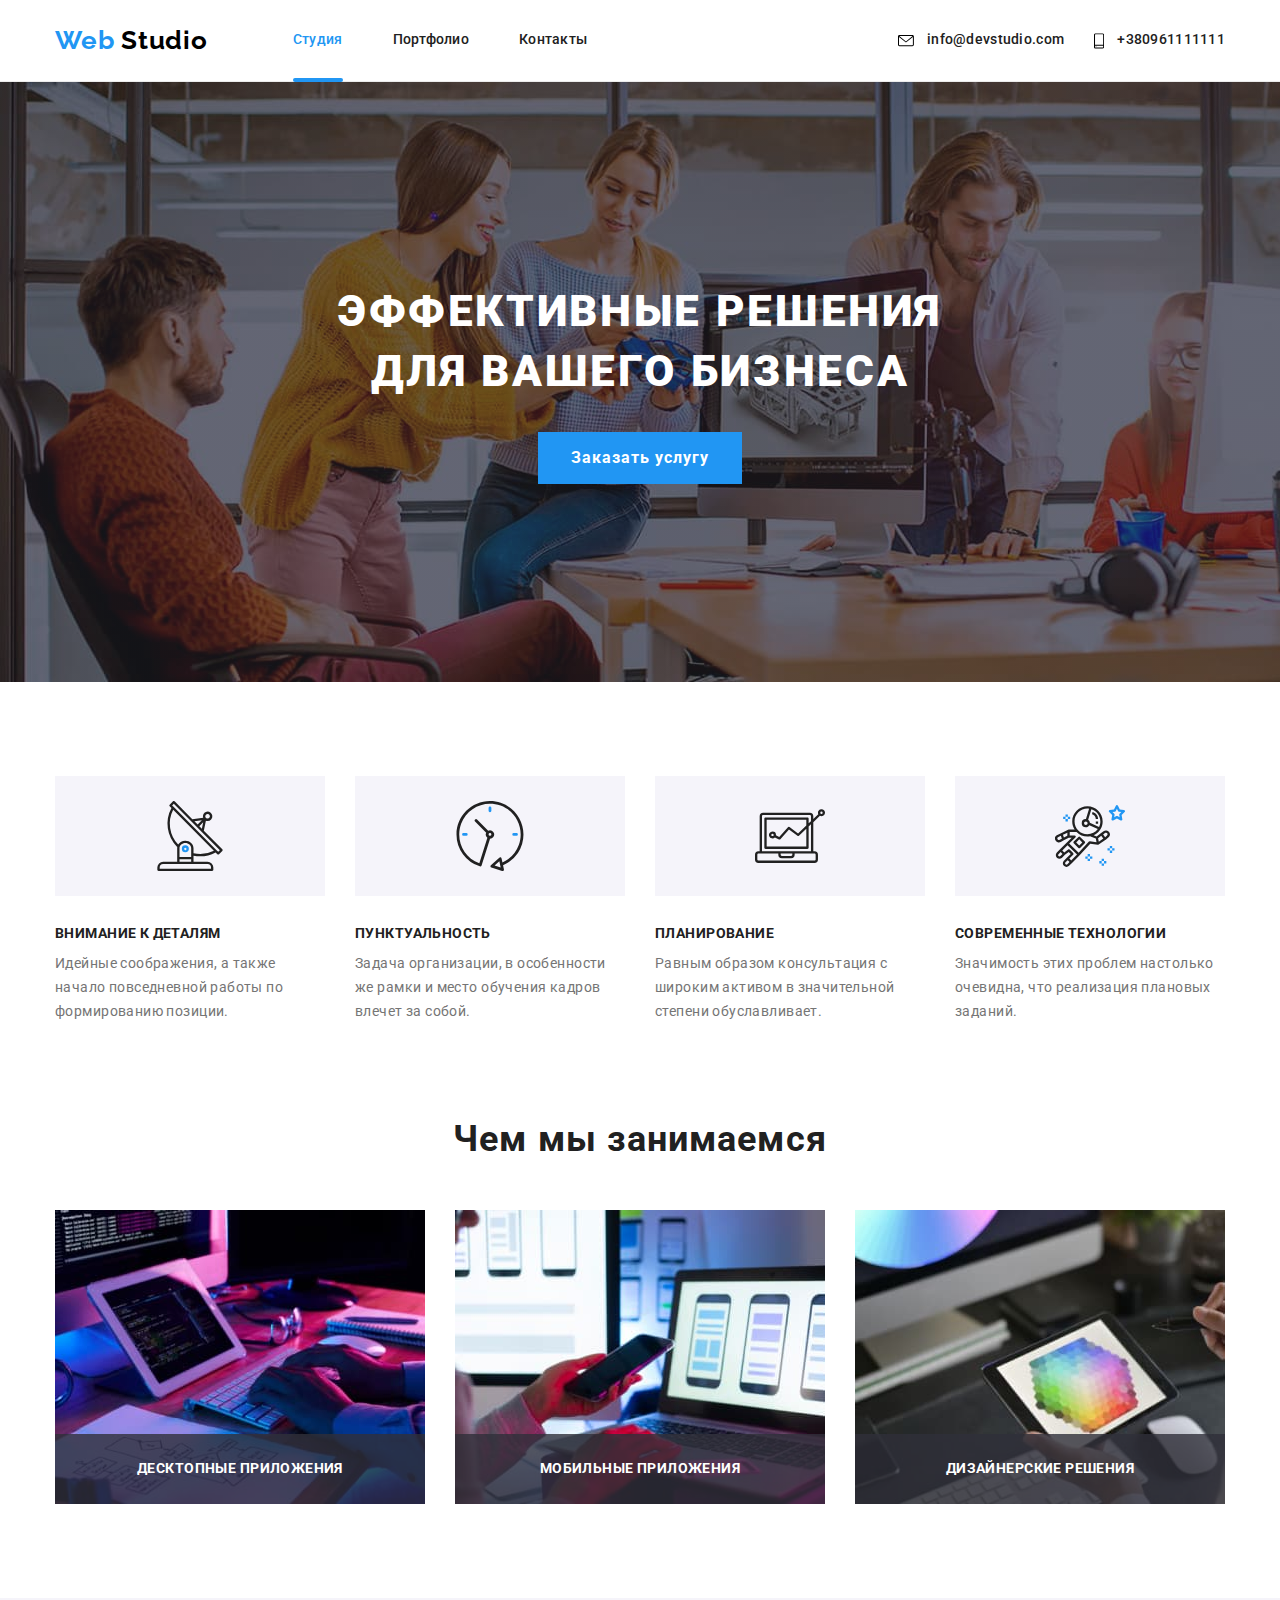
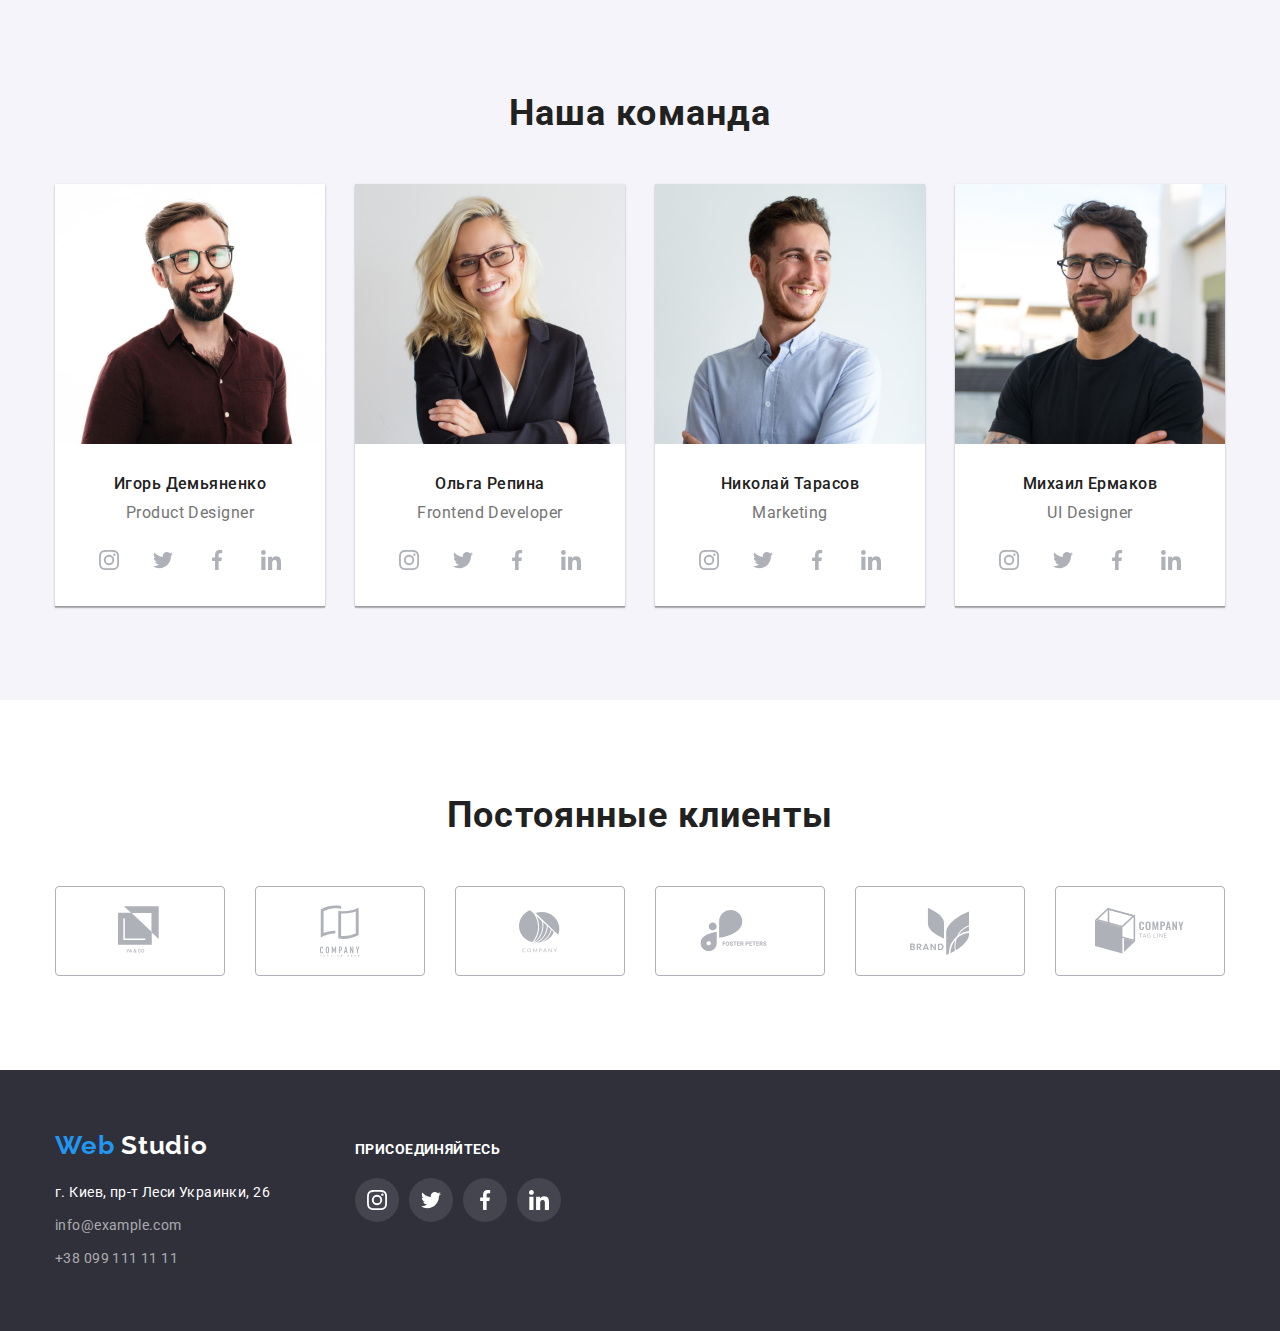
==== index.html @ 74e52bcf "Add previous files" ====
<!DOCTYPE html>
<html lang="ru">
	<head>
		<meta charset="UTF-8" />
		<meta name="viewport" content="width=device-width, initial-scale=1.0" />
		<title>Web Studio</title>
		<link
			href="https://fonts.googleapis.com/css2?family=Raleway:wght@700&family=Roboto:wght@400;500;700;900&display=swap"
			rel="stylesheet"
		/>
		<link
			rel="stylesheet"
			href="https://cdnjs.cloudflare.com/ajax/libs/modern-normalize/0.7.0/modern-normalize.min.css"
		/>

		<link rel="stylesheet" href="./css/styles.css" />
	</head>
	<body>
		<!-- шапка сайта -->
		<header>
			<div class="container flexbox">
				<nav class="navigation">
					<a href="./index.html" class="logo" lang="en">
						<span class="logo-specific">Web</span>
						Studio
					</a>

					<ul class="site-nav flexbox">
						<li class="site-nav-item"><a href="./index.html" class="link current">Студия</a></li>
						<li class="site-nav-item">
							<a href="./portfolio.html" class="link" target="_blank" rel="noopener">Портфолио</a>
						</li>
						<li class="site-nav-item"><a href="" class="link" target="_blank" rel="noopener">Контакты</a></li>
					</ul>
				</nav>

				<ul class="contacts flexbox">
					<li class="contacts-item">
						<a href="mailto:info@devstudio.com" class="link mail">
							<svg class="contacts-item-icon" width="16" height="12">
								<use href="./sprite.svg#icon-envelope"></use>
							</svg>
							info@devstudio.com
						</a>
					</li>

					<li class="contacts-item">
						<a href="tel:+380961111111" class="link phone">
							<svg class="contacts-item-icon" width="10" height="16">
								<use href="./sprite.svg#icon-phone"></use>
							</svg>
							+380961111111
						</a>
					</li>
				</ul>
			</div>
		</header>

		<main>
			<!-- герой -->
			<section class="hero">
				<div class="banner">
					<h1 class="hero-title">Эффективные решения<br />
						для вашего бизнеса</h1>
					<button class="button" data-modal-open>Заказать услугу</button>
				</div>
			</section>

			<!-- преимущества -->
			<section class="advantages">
				<div class="container">
					<h2 class="main-title visually-hidden">Наши преимущества</h2>

					<ul class="advantages-list flexbox">
						<li class="advantages-item first">
							<h3 class="secondary-title">Внимание к деталям</h3>
							<p>
								Идейные соображения, а также начало повседневной работы по формированию позиции.
							</p>
						</li>

						<li class="advantages-item second">
							<h3 class="secondary-title">Пунктуальность</h3>
							<p>
								Задача организации, в особенности же рамки и место обучения кадров влечет за собой.
							</p>
						</li>

						<li class="advantages-item third">
							<h3 class="secondary-title">Планирование</h3>
							<p>
								Равным образом консультация с широким активом в значительной степени обуславливает.
							</p>
						</li>

						<li class="advantages-item fourth">
							<h3 class="secondary-title">Современные технологии</h3>
							<p>
								Значимость этих проблем настолько очевидна, что реализация плановых заданий.
							</p>
						</li>
					</ul>
				</div>
			</section>

			<!-- чем мы занимаемся -->
			<section class="activities">
				<div class="container">
					<h2 class="main-title">Чем мы занимаемся</h2>

					<ul class="activities-list flexbox">
						<li class="activities-item">
							<a href="">
								<img src="./images/areas/desktop-apps.jpg" alt="Десктопные приложения" width="370" />
								<div class="activities-overlay">
									<h3 class="secondary-title">Десктопные приложения</h3>
								</div>
							</a>
						</li>

						<li class="activities-item">
							<a href="">
								<img src="./images/areas/mobile-apps.jpg" alt="Мобильные приложения" width="370" />
								<div class="activities-overlay">
									<h3 class="secondary-title">Мобильные приложения</h3>
								</div>
							</a>
						</li>

						<li class="activities-item">
							<a href="">
								<img src="./images/areas/design-decisions.jpg" alt="Дизайнерские решения" width="370" />
								<div class="activities-overlay">
									<h3 class="secondary-title">Дизайнерские решения</h3>
								</div>
							</a>
						</li>
					</ul>
				</div>
			</section>

			<!-- наша команда -->
			<section class="team">
				<div class="container">
					<h2 class="main-title">Наша команда</h2>

					<ul class="team-list flexbox">
						<li class="item">
							<img src="./images/team/ih-dem.jpg" alt="Фото Игоря Демьяненко" width="270" />

							<div class="team-member">
								<h3 class="secondary-title">Игорь Демьяненко</h3>
								<p>Product Designer</p>

								<div class="networks">
									<ul class="social-networks flexbox">
										<li class="social-networks-item">
											<a href="" aria-label="Ссылка на Instagram" class="social-networks-link">
												<svg class="social-icon"  width="20" height="20">
													<use href="./sprite.svg#icon-instagram"></use>
												</svg>
											</a>
										</li>

										<li class="social-networks-item">
											<a href="" aria-label="Ссылка на Twitter" class="social-networks-link">
												<svg class="social-icon"  width="20" height="20">
													<use href="./sprite.svg#icon-twitter"></use>
												</svg>
											</a>
										</li>

										<li class="social-networks-item">
											<a href="" aria-label="Ссылка на Facebook" class="social-networks-link">
												<svg class="social-icon"  width="20" height="20">
													<use href="./sprite.svg#icon-facebook"></use>
												</svg>
											</a>
										</li>

										<li class="social-networks-item">
											<a href="" aria-label="Ссылка на LinkedIn" class="social-networks-link">
												<svg class="social-icon"  width="20" height="20">
													<use href="./sprite.svg#icon-linkedin"></use>
												</svg>
											</a>
										</li>
									</ul>
								</div>
							</div>
						</li>

						<li class="item">
							<img src="./images/team/ol-rep.jpg" alt="Фото Ольги Репиной" width="270" />

							<div class="team-member">
								<h3 class="secondary-title">Ольга Репина</h3>
								<p>Frontend Developer</p>

								<div class="networks">
									<ul class="social-networks flexbox">
										<li class="social-networks-item">
											<a href="" aria-label="Ссылка на Instagram" class="social-networks-link">
												<svg class="social-icon"  width="20" height="20">
													<use href="./sprite.svg#icon-instagram"></use>
												</svg>
											</a>
										</li>

										<li class="social-networks-item">
											<a href="" aria-label="Ссылка на Twitter" class="social-networks-link">
												<svg class="social-icon"  width="20" height="20">
													<use href="./sprite.svg#icon-twitter"></use>
												</svg>
											</a>
										</li>

										<li class="social-networks-item">
											<a href="" aria-label="Ссылка на Facebook" class="social-networks-link">
												<svg class="social-icon"  width="20" height="20">
													<use href="./sprite.svg#icon-facebook"></use>
												</svg>
											</a>
										</li>

										<li class="social-networks-item">
											<a href="" aria-label="Ссылка на LinkedIn" class="social-networks-link">
												<svg class="social-icon"  width="20" height="20">
													<use href="./sprite.svg#icon-linkedin"></use>
												</svg>
											</a>
										</li>
									</ul>
								</div>
							</div>
						</li>

						<li class="item">
							<img src="./images/team/nik-tar.jpg" alt="Фото Николая Тарасова" width="270" />

							<div class="team-member">
								<h3 class="secondary-title">Николай Тарасов</h3>
								<p>Marketing</p>

								<div class="networks">
									<ul class="social-networks flexbox">
										<li class="social-networks-item">
											<a href="" aria-label="Ссылка на Instagram" class="social-networks-link">
												<svg class="social-icon"  width="20" height="20">
													<use href="./sprite.svg#icon-instagram"></use>
												</svg>
											</a>
										</li>

										<li class="social-networks-item">
											<a href="" aria-label="Ссылка на Twitter" class="social-networks-link">
												<svg class="social-icon"  width="20" height="20">
													<use href="./sprite.svg#icon-twitter"></use>
												</svg>
											</a>
										</li>

										<li class="social-networks-item">
											<a href="" aria-label="Ссылка на Facebook" class="social-networks-link">
												<svg class="social-icon"  width="20" height="20">
													<use href="./sprite.svg#icon-facebook"></use>
												</svg>
											</a>
										</li>

										<li class="social-networks-item">
											<a href="" aria-label="Ссылка на LinkedIn" class="social-networks-link">
												<svg class="social-icon"  width="20" height="20">
													<use href="./sprite.svg#icon-linkedin"></use>
												</svg>
											</a>
										</li>
									</ul>
								</div>
							</div>
						</li>

						<li class="item">
							<img src="./images/team/mikh-erm.jpg" alt="Фото Михаила Ермакова" width="270" />

							<div class="team-member">
								<h3 class="secondary-title">Михаил Ермаков</h3>
								<p>UI Designer</p>

								<div class="networks">
									<ul class="social-networks flexbox">
										<li class="social-networks-item">
											<a href="" aria-label="Ссылка на Instagram" class="social-networks-link">
												<svg class="social-icon"  width="20" height="20">
													<use href="./sprite.svg#icon-instagram"></use>
												</svg>
											</a>
										</li>

										<li class="social-networks-item">
											<a href="" aria-label="Ссылка на Twitter" class="social-networks-link">
												<svg class="social-icon"  width="20" height="20">
													<use href="./sprite.svg#icon-twitter"></use>
												</svg>
											</a>
										</li>

										<li class="social-networks-item">
											<a href="" aria-label="Ссылка на Facebook" class="social-networks-link">
												<svg class="social-icon"  width="20" height="20">
													<use href="./sprite.svg#icon-facebook"></use>
												</svg>
											</a>
										</li>

										<li class="social-networks-item">
											<a href="" aria-label="Ссылка на LinkedIn" class="social-networks-link">
												<svg class="social-icon"  width="20" height="20">
													<use href="./sprite.svg#icon-linkedin"></use>
												</svg>
											</a>
										</li>
									</ul>
								</div>
							</div>
						</li>
					</ul>
				</div>
			</section>

			<!-- постоянные клиенты -->
			<section class="clients">
				<div class="container">
					<h2 class="main-title">Постоянные клиенты</h2>

					<ul class="clients-list flexbox">
						<li class="clients-item">
							<a href="" aria-label="Логотип компании YA & CO" class="client-item-link">
								<svg class="client-logo"  width="45" height="50">
									<use href="./sprite.svg#icon-client1"></use>
								</svg>
							</a>
						</li>

						<li class="clients-item">
							<a href="" aria-label="Логотип компании COMPANY Tagline Here" class="client-item-link">
								<svg class="client-logo"  width="40" height="52">
									<use href="./sprite.svg#icon-client2"></use>
								</svg>
							</a>
						</li>

						<li class="clients-item">
							<a href="" aria-label="Логотип компании Company" class="client-item-link">
								<svg class="client-logo"  width="41" height="43">
									<use href="./sprite.svg#icon-client3"></use>
								</svg>
							</a>
						</li>

						<li class="clients-item">
							<a href="" aria-label="Логотип компании FOSTER PETERS" class="client-item-link">
								<svg class="client-logo"  width="80" height="42">
									<use href="./sprite.svg#icon-client4"></use>
								</svg>
							</a>
						</li>

						<li class="clients-item">
							<a href="" aria-label="Логотип компании BRAND" class="client-item-link">
								<svg class="client-logo"  width="59" height="47">
									<use href="./sprite.svg#icon-client5"></use>
								</svg>
							</a>
						</li>

						<li class="clients-item">
							<a href="" aria-label="Логотип компании COMPANY TAG LINE" class="client-item-link">
								<svg class="client-logo"  width="89" height="46">
									<use href="./sprite.svg#icon-client6"></use>
								</svg>
							</a>
						</li>
					</ul>
				</div>
			</section>
		</main>

		<!-- футер -->
		<footer>
			<div class="container flexbox">
				<div class="footer-nav">
					<a href="" class="logo">
						<span class="logo-specific">Web</span>
						<span class="logo-specific white">Studio</span>
					</a>

					<address class="address">
						г. Киев, пр-т Леси Украинки, 26<br />
						<span>info@example.com</span> <br />
						<span>+38 099 111 11 11</span>
					</address>
				</div>

				<div class="social-networks">
					<b>Присоединяйтесь</b>

					<div class="networks">
						<ul class="social-networks flexbox">
							<li class="social-networks-item">
								<a href="" aria-label="Ссылка на Instagram" class="social-networks-link">
									<svg class="social-icon"  width="20" height="20">
										<use href="./sprite.svg#icon-instagram"></use>
									</svg>
								</a>
							</li>

							<li class="social-networks-item">
								<a href="" aria-label="Ссылка на Twitter" class="social-networks-link">
									<svg class="social-icon"  width="20" height="20">
										<use href="./sprite.svg#icon-twitter"></use>
									</svg>
								</a>
							</li>

							<li class="social-networks-item">
								<a href="" aria-label="Ссылка на Facebook" class="social-networks-link">
									<svg class="social-icon"  width="20" height="20">
										<use href="./sprite.svg#icon-facebook"></use>
									</svg>
								</a>
							</li>

							<li class="social-networks-item">
								<a href="" aria-label="Ссылка на LinkedIn" class="social-networks-link">
									<svg class="social-icon"  width="20" height="20">
										<use href="./sprite.svg#icon-linkedin"></use>
									</svg>
								</a>
							</li>
						</ul>
					</div>
				</div>

				<!-- <div class="mailing">
					<b>Подпишитесь на рассылку</b>

					<button class="button">Подписаться</button>
				</div> -->
			</div>
		</footer>

		<div class="backdrop is-hidden" data-modal>

			<div class="modal">
				<button type="button" class="modal-icon" data-modal-close>
					<svg class="close-icon" width="11" height="11">
						<use href="./sprite.svg#icon-close-cross"></use>
					</svg>
				</button>
			</div>
		</div>

		<script src="./js/modal.js"></script>
	</body>
</html>
---- css/styles.css ----
:root {
	--primary-text-color: #757575;
	--secondary-text-color: #000000;
	--tretiary-text-color: #ffffff;
	--title-text-color: #212121;
	--accent-color: #2196f3;
	--primary-bg-color: #ffffff;
	--secondary-bg-color: #f5f4fa;
	--footer-bg-color: #2f303a;

	--portfolio-overlay: rgba(33, 150, 243, 0.9);
}

body {
	color: var(--primary-text-color);
	background-color: var(--primary-bg-color);
}

ul {
	margin: 0;
	padding: 0;
	list-style: none;
}

.container {
	width: 1200px;
	margin-right: auto;
	margin-left: auto;
	padding-right: 15px;
	padding-left: 15px;

	/* outline: 2px solid tomato; */
}

.flexbox {
	display: flex;
}

.visually-hidden {
	position: absolute !important;
	clip: rect(1px 1px 1px 1px);
	clip: rect(1px, 1px, 1px, 1px);
	padding: 0 !important;
	border: 0 !important;
	height: 1px !important;
	width: 1px !important;
	overflow: hidden;
}

img{
	display: block;
	max-width: 100%;
	height: auto;
}

/* General */

.logo-specific,
.site-nav .link:hover,
.site-nav .link:focus,
.site-nav .link.current,
.contacts .link:hover,
.contacts .link:focus,
.social-networks a:hover,
.social-networks a:focus,
.clients-list a:hover,
.clients-list a:focus {
	color: var(--accent-color);
}

.activities-list a,
.social-networks a,
.clients-list {
	text-decoration: none;
}


/* Navigation */
/* links in General */
/* logo-specific in General */

header{
	border-bottom: 1px solid #ECECEC;
}

.logo {
	color: #000000;

	font-family: Raleway, sans-serif;
	font-weight: 700;
	font-size: 26px;
	line-height: 1.19;
	letter-spacing: 0.03em;

	text-decoration: none;
}

.logo-specific.white{
	color: var(--tretiary-text-color);
}

.logo:hover,
.logo:focus{
	cursor: auto;
}

.site-nav,
.contacts {
	color: var(--title-text-color);

	font-family: Roboto, sans-serif;
	font-weight: 500;
	font-size: 14px;
	line-height: 1.14;
	letter-spacing: 0.02em;
}

.site-nav .link {
	transition: color 250ms cubic-bezier(0.4, 0, 0.2, 1);

	color: var(--title-text-color);

	text-decoration: none;
}

.contacts .link {
	transition: color 250ms cubic-bezier(0.4, 0, 0.2, 1);

	color: inherit;

	text-decoration: none;
}

.site-nav-item{
	position: relative;

	display: flex;
	justify-content: center;
	align-items: center;
	height: 100%;
}


.site-nav.flexbox{
	height: 100%;
}

.link.current::after {
	content: "";

	position: absolute;
	left: 0;
	bottom: 0;

	display: block;
	width: 100%;
	height: 4px;
	background-color: var(--accent-color);
	border-radius: 2px;

	transform: translate(0 , 25%);
}

.contacts-item-icon{
	vertical-align: middle;
	margin-right: 10px;
}

.contacts-item .link:hover .contacts-item-icon{
	fill: var(--accent-color);
}

/* Hero */

.hero {
	text-align: center;
}

.banner{
	background-color: var(--footer-bg-color);
	
	background-image: linear-gradient(rgba(47, 48, 58, 0.4), rgba(47, 48, 58, 0.4)) , url(../images/hero.jpg);

	background-repeat: no-repeat;
	max-width: 1600px;
	height: 600px;
	margin-left: auto;
	margin-right: auto;

	padding-top: 200px;
}

.hero-title {
	margin-top: 0;
	margin-bottom: 30px;

	/* temporary bg */
	/* background-color: #54b61b; */

	color: var(--tretiary-text-color);

	font-family: Roboto, sans-serif;
	font-weight: 900;
	font-size: 44px;
	line-height: 1.36;
	letter-spacing: 0.06em;
	text-transform: uppercase;
}

.button {
	display: inline-flex;
	padding: 10px 32px;
	min-width: 200px;
	border: 1px solid transparent;

	align-items: center;

	color: var(--tretiary-text-color);
	background-color: var(--accent-color);

	text-decoration: none;

	font-family: Roboto, sans-serif;
	font-weight: 700;
	font-size: 16px;
	line-height: 1.87;
	letter-spacing: 0.06em;
}

.button:hover,
.button:focus,
.button:active{
	outline: none;
}

/* Advantages */

.advantages-list .secondary-title {
	color: var(--title-text-color);

	font-family: Roboto, sans-serif;
	font-weight: 700;
	font-size: 14px;
	line-height: 1.14;
	letter-spacing: 0.03em;
	text-transform: uppercase;
}

.advantages-list p {
	font-family: Roboto, sans-serif;
	font-weight: 400;
	font-size: 14px;
	line-height: 1.71;
	letter-spacing: 0.03em;
}

/* Activities */
/* links in General */

.activities .main-title,
.team .main-title,
.clients .main-title {
	color: var(--title-text-color);

	font-family: Roboto, sans-serif;
	font-weight: 700;
	font-size: 36px;
	line-height: 1.17;
	letter-spacing: 0.03em;
}

.activities-overlay{
	position: absolute;

	padding-top: 27px;
	padding-bottom: 27px;

	left: 0;
	bottom: 0;

	width: 100%;
	height: 70px;

	background-color: rgba(47, 48, 58, 0.8);
}

.activities-list .secondary-title {
	margin: 0;
	
	color: var(--tretiary-text-color);

	font-family: Roboto, sans-serif;
	font-weight: 700;
	font-size: 14px;
	line-height: 1.14;
	letter-spacing: 0.03em;
	text-transform: uppercase;

	text-decoration: none;
}

/* Team */
/* main-title in Activities */
/* social-networks in Activities */
/* links in General */

.team-list .secondary-title {
	color: var(--title-text-color);

	font-family: Roboto, sans-serif;
	font-weight: 500;
	font-size: 16px;
	line-height: 1.19;
	letter-spacing: 0.03em;
}

.team-list p {
	font-family: Roboto, sans-serif;
	font-weight: 400;
	font-size: 16px;
	line-height: 1.19;
	letter-spacing: 0.03em;
}

section.team {
	background-color: var(--secondary-bg-color);
}

.team-list .team-member{
	border-radius: 0px 0px 4px 4px;
}

.team-list > .item{
	box-shadow: 0px 1px 3px rgba(0, 0, 0, 0.12), 0px 1px 1px rgba(0, 0, 0, 0.14), 0px 2px 1px rgba(0, 0, 0, 0.2);
}

.social-networks-link{
	transition: color 250ms cubic-bezier(0.4, 0, 0.2, 1);

	display: inline-flex;
	justify-content: center;
	align-items: center;

	width: 44px;
	height: 44px;
	border-radius: 50%;
}

.social-networks-link:hover,
.social-networks-link:focus{
	background-color: var(--accent-color);
}

.social-icon{
	fill: #AFB1B8;
}

.social-networks-link:hover .social-icon,
.social-networks-link:focus .social-icon{
	fill: var(--primary-bg-color);
}

/* Clients */
/* main-title in Activities */
/* links in General */
.clients-item > a {
	text-decoration: none;
}

/* Footer */
/* links in General */

.address {
	margin-top: 20px;

	/* temporary bg */
	/* background-color: #54b61b; */

	color: var(--tretiary-text-color);

	font-family: Roboto, sans-serif;
	font-style: normal;
	font-weight: 400;
	font-size: 14px;
	line-height: 1.71;
	letter-spacing: 0.03em;
}

.address span {
	display: inline-block;
	margin-top: 9px;
	color: rgba(255, 255, 255, 0.6);
}

.social-networks b,
.mailing b {
	/* temporary bg */
	/* background-color: #54b61b; */

	color: var(--tretiary-text-color);

	font-family: Roboto, sans-serif;
	font-weight: 700;
	font-size: 14px;
	line-height: 1.14;
	letter-spacing: 0.03em;
	text-transform: uppercase;
}

footer {
	background-color: var(--footer-bg-color);
}

footer > .container {
	padding-top: 60px;
	padding-bottom: 60px;
}

footer .social-networks-link{
	display: inline-flex;
	justify-content: center;
	align-items: center;

	width: 44px;
	height: 44px;
	border-radius: 50%;
	background-color: rgba(255, 255, 255, 0.1);
}

footer .social-networks-link:hover,
footer .social-networks-link:focus{
	background-color: var(--accent-color);
}

footer .social-icon{
	fill: var(--tretiary-text-color);
}


/* Portfolio */

.button-list button {
	transition: color 250ms cubic-bezier(0.4, 0, 0.2, 1);

	padding: 6px 22px;
	border: 1px solid transparent;
	border-radius: 4px;

	background-color: #f5f4fa;

	color: var(--title-text-color);

	font-family: Roboto, sans-serif;
	font-weight: 500;
	font-size: 16px;
	line-height: 1.62;
	letter-spacing: 0.03em;
}

.button-list button:hover,
.button-list button:focus,
.button-list button:active {
	background-color: var(--accent-color);

	color: var(--tretiary-text-color);

	cursor: pointer;
	outline: none;
}

.projects-list a {
	text-decoration: none;
}

.projects-list .title {
	color: var(--title-text-color);

	font-family: Roboto, sans-serif;
	font-weight: 700;
	font-size: 18px;
	line-height: 2;
	letter-spacing: 0.06em;
}

.project-type {
	color: var(--primary-text-color);

	font-family: Roboto, sans-serif;
	font-weight: 400;
	font-size: 16px;
	line-height: 1.87;
	letter-spacing: 0.03em;
}

.projects-list .description {
	margin: 0;

	color: var(--tretiary-text-color);

	font-family: Roboto, sans-serif;
	font-weight: 400;
	font-size: 18px;
	line-height: 1.56;
	letter-spacing: 0.03em;
}

/* MAin positioning */

.navigation {
	display: flex;
	align-items: center;
}

.logo {
	padding-top: 25px;
	padding-right: 85px;
	padding-bottom: 25px;
}

.site-nav-item:not(:last-child) {
	margin-right: 50px;
}

.contacts.flexbox {
	margin-left: auto;
	align-items: center;
}

.contacts-item:first-child {
	margin-right: 30px;
}

.main-title {
	margin-top: 0;
	margin-bottom: 0;
	text-align: center;
}

.secondary-title {
	margin-top: 30px;
	margin-bottom: 0;
}

.advantages > .container {
	padding-top: 94px;
}

.advantages-item {
	width: calc((100% - 30px * 3) / 4);
}

.advantages-item:not(:last-child) {
	margin-right: 30px;
}

.advantages-item::before{
	content: "";
	display: block;
	background-color: var(--secondary-bg-color);
	
	height: 120px;

	background-repeat: no-repeat;
	background-position: center;
}

.advantages-item.first::before{
	background-image: url(../images/advantages/antenna.svg);
}

.advantages-item.second::before{
	background-image: url(../images/advantages/vector.svg);
}

.advantages-item.third::before{
	background-image: url(../images/advantages/graphic.svg);
}

.advantages-item.fourth::before{
	background-image: url(../images/advantages/astronaut.svg);
}
	

.activities > .container,
.team > .container,
.clients > .container,
section.container {
	padding-top: 94px;
	padding-bottom: 94px;
}

.activities-list,
.team-list,
.clients-list {
	margin-top: 50px;
}

.activities-item {
	position: relative;

	width: calc((100% - 30px * 2) / 3);
	text-align: center;
}

.activities-item:not(:last-child) {
	margin-right: 30px;
}

.advantages-list p,
.team-list p,
.clients-list p {
	margin-top: 10px;
	margin-bottom: 0;
}

.team-list.flexbox {
	flex-wrap: wrap;
}

.team-list .item {
	width: calc((100% - 30px * 3) / 4);
}

.team-list .item:not(:nth-child(4n)) {
	margin-right: 30px;
}

.team-list .item:not(:nth-child(-n + 4)) {
	margin-top: 30px;
}

.team-member {
	padding-top: 30px;
	padding-right: 32px;
	padding-bottom: 24px;
	padding-left: 32px;
	background-color: var(--primary-bg-color);
}

.team .secondary-title {
	margin: 0;
}

.team-list h3,
.team-list p {
	text-align: center;
}

.team div.networks {
	margin-top: 16px;
}

.social-networks-item:not(:last-child) {
	margin-right: 10px;
}

.social-networks {
	flex-wrap: no-wrap;
}

.clients-item {
	width: calc((100% - 5 * 30px) / 6);
	text-align: center;
	height: 90px;
}

.clients-item:not(:last-child) {
	margin-right: 30px;
}

.client-item-link{
	transition: color 250ms cubic-bezier(0.4, 0, 0.2, 1);

	display: inline-flex;
	justify-content: center;
	align-items: center;

	width: 170px;
	height: 90px;

	border: 1px solid #AFB1B8;
	border-radius: 4px;
}

.client-logo{
	fill: #AFB1B8;
}

.client-item-link:hover,
.client-item-link:focus{
	border: 1px solid var(--accent-color);
}

.client-item-link:hover .client-logo,
.client-item-link:focus .client-logo{
	fill: var(--accent-color);
}

footer div.networks {
	margin-top: 20px;
}

.footer-nav,
footer .social-networks {
	width: calc((100% - 3 * 30px) / 4);
}

.footer-nav {
	margin-right: 30px;
}

.mailing {
	width: calc((100% - 30px) / 2);
	margin-left: auto;
}

.mailing .button::after{
	content: "";
	width: 24px;
	height: 24px;

	background-repeat: no-repeat;
	background-position: center;

	background-image: url(../images/telegram.svg);

	margin-left: 10px;
}

footer .container.flexbox {
	align-items: baseline;
}

/* Temporarily styles */
.social-networks-item {
	font-size: x-small;
}

/* Portfolio positioining */

.button-list {
	justify-content: center;
}

.button-item:not(:last-child) {
	margin-right: 8px;
}

.projects-list {
	flex-wrap: wrap;
	margin-top: 50px;
}

.project-item {
	width: calc((100% - 2 * 30px) / 3);
	/* border: 1px solid #EEEEEE; */
}

.project-item:hover,
.project-item:focus{
	box-shadow: 0px 1px 1px rgba(0, 0, 0, 0.12), 0px 4px 4px rgba(0, 0, 0, 0.06), 1px 4px 6px rgba(0, 0, 0, 0.16);

	cursor: pointer;
}

.projects-list .project-item:not(:nth-child(3n)) {
	margin-right: 30px;
}

.projects-list .project-item:not(:nth-child(-n + 3)) {
	margin-top: 30px;
}

.project-card {
	padding-top: 20px;
	padding-right: 24px;
	padding-bottom: 20px;
	padding-left: 24px;

	
	border: 1px solid #EEEEEE;
	border-top: none;
}

.project-card .title,
.project-card .project-type {
	margin: 0;
}

.project-card .project-type {
	margin-top: 4px;
}

.project-thumb{
	position: relative;
	overflow: hidden;
}

.project-overlay{
	position: absolute;

	top: 0;
	left: 0;

	width: 100%;
	height: 100%;

	padding-top: 63px;
	padding-right: 24px;
	padding-bottom: 63px;
	padding-left: 24px;

	background-color: var(--portfolio-overlay);

	transform: translateY(100%);
	transition: transform 250ms cubic-bezier(0.4, 0, 0.2, 1);
}

.project-item:hover .project-overlay,
.project-item:focus .project-overlay{

	transform: translateY(0);
}

.backdrop{
	position: fixed;
	top: 0;
	right: 0;
	width: 100%;
	height: 100%;

	background-color: rgba(0, 0, 0, 0.2);

	opacity: 1;
	transform: opacity 250ms cubic-bezier(0.4, 0, 0.2, 1);
}

.backdrop.is-hidden{
	opacity: 0;
	pointer-events: none;
}

.backdrop.is-hidden .modal{
	opacity: 0;
	transform: translate(-50%, -50%) scale(0.8);
}

.modal{
	position: absolute;
	top: 50%;
	left: 50%;
	transform: translate(-50%, -50%) scale(1);
	opacity: 1;

	transition: transform 250ms cubic-bezier(0.4, 0, 0.2, 1), opacity 250ms cubic-bezier(0.4, 0, 0.2, 1);

	width: 100%;
	max-width: 528px;
	height: 581px;

	background-color: var(--primary-bg-color);
	box-shadow: 0px 1px 3px rgba(0, 0, 0, 0.12), 0px 1px 1px rgba(0, 0, 0, 0.14), 0px 2px 1px rgba(0, 0, 0, 0.2);
	border-radius: 4px;
}

.modal-icon{
	position: absolute;
	top: 8px;
	right: 8px;

	width: 30px;
	height: 30px;
	border-radius: 50%;
	background-color: var(--primary-bg-color);
	border: 1px solid rgba(0, 0, 0, 0.1);
}

.modal-icon:hover,
.modal-icon:focus,
.modal-icon:active{
	cursor: pointer;
	outline: none;
}

.close-icon{
	position: absolute;
	top: 50%;
	right: 50%;
	transform: translate(50%, -50%);
	transition: fill 250ms cubic-bezier(0.4, 0, 0.2, 1);
}

.modal-icon:hover .close-icon,
.modal-icon:focus .close-icon{
	fill: var(--accent-color);
}
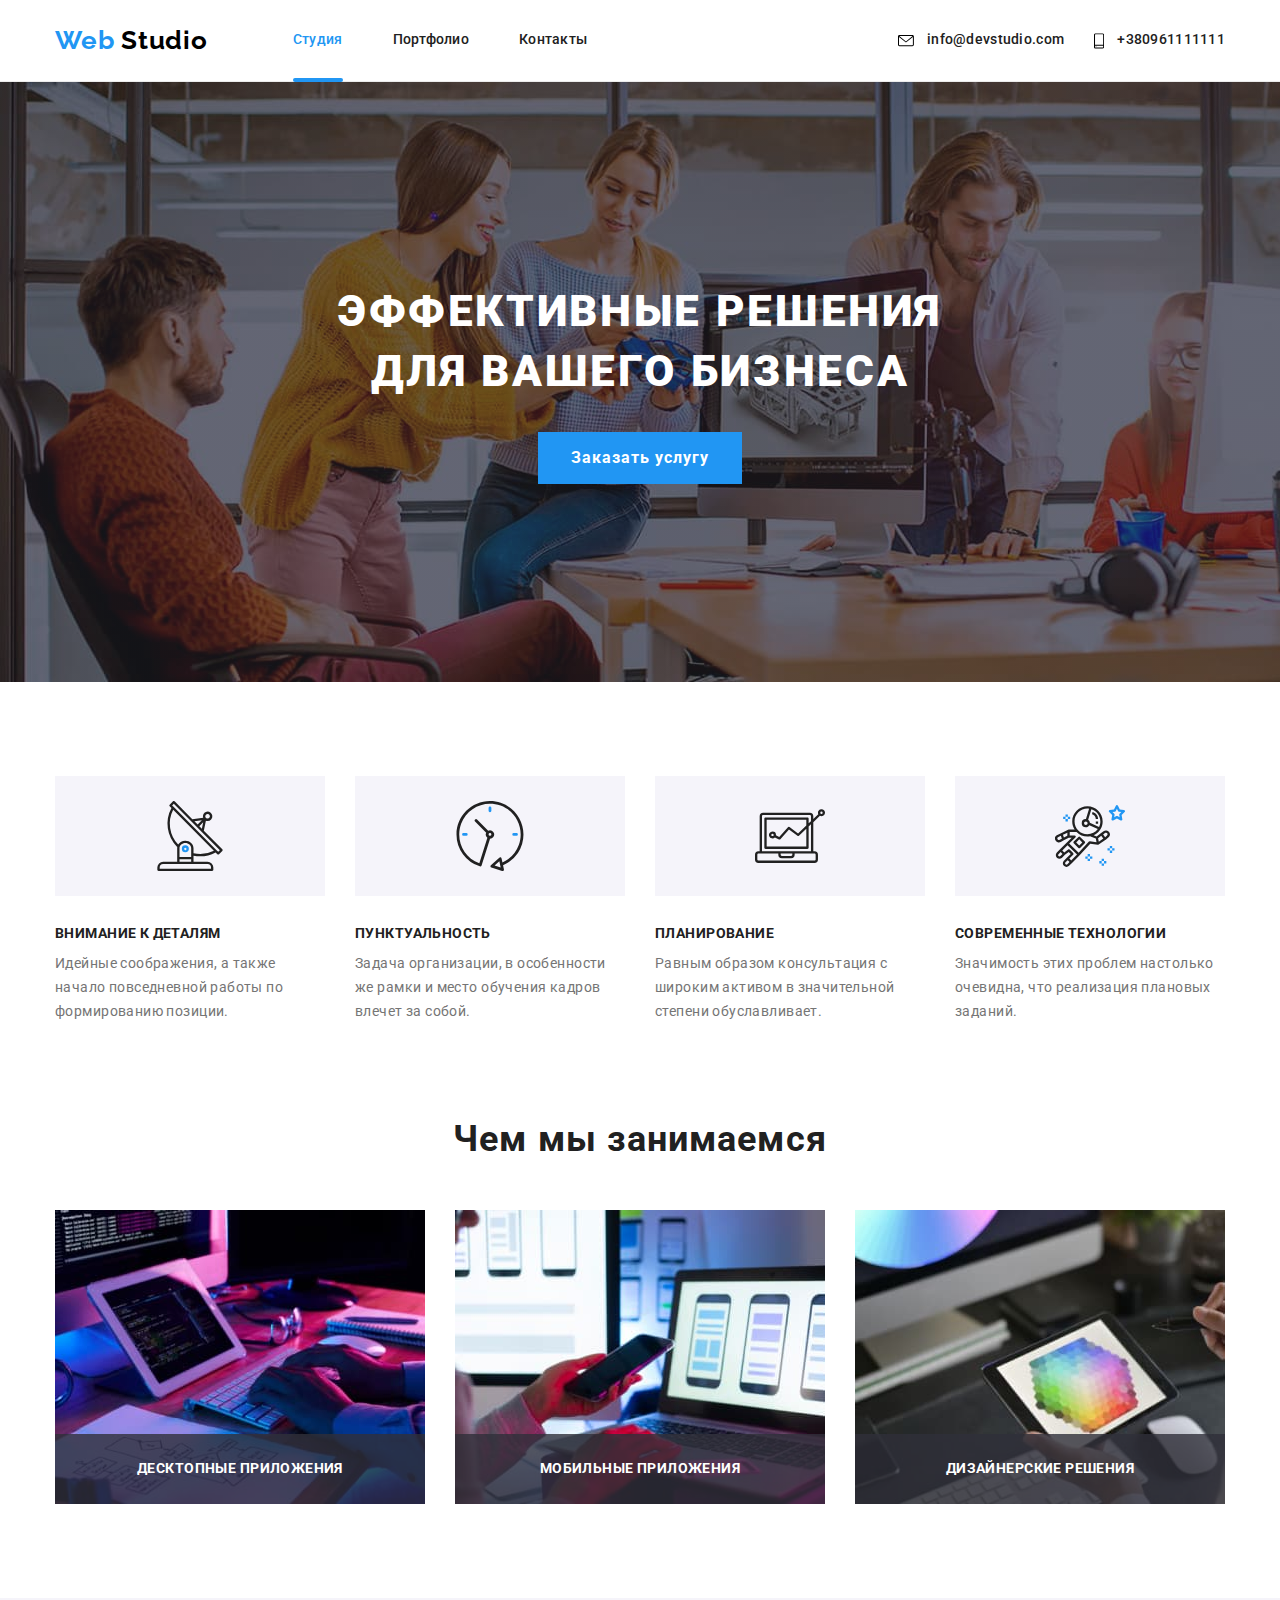
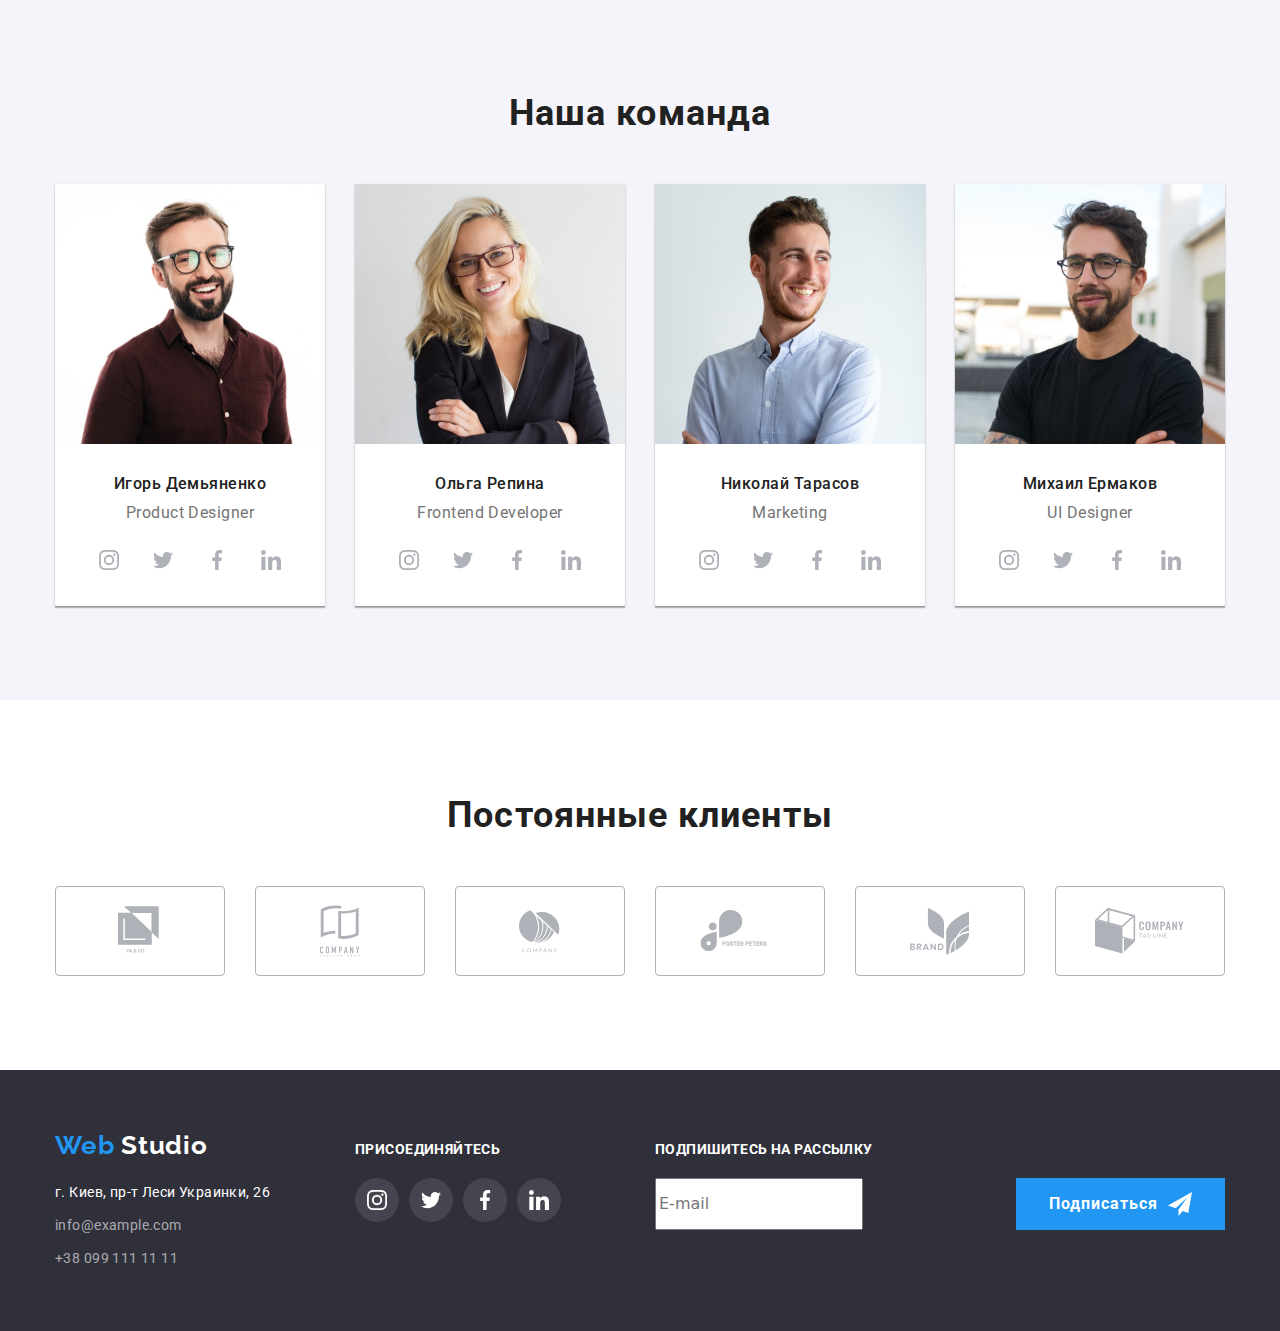
==== commit ef0fe6ce: "Add footer button" ====
--- a/index.html
+++ b/index.html
@@ -442,11 +442,15 @@
 					</div>
 				</div>
 
-				<!-- <div class="mailing">
+				<div class="mailing">
 					<b>Подпишитесь на рассылку</b>
 
-					<button class="button">Подписаться</button>
-				</div> -->
+					<div class="subscribe-form">
+						<input type="email" name="mail" id="" placeholder="E-mail">
+
+						<button href="" class="button">Подписаться</button>
+					</div>
+				</div>
 			</div>
 		</footer>
 
--- a/css/styles.css
+++ b/css/styles.css
@@ -9,7 +9,10 @@
 	--footer-bg-color: #2f303a;
 
 	--portfolio-overlay: rgba(33, 150, 243, 0.9);
-}
+
+	--transition-duration: 250ms;
+}
+
 
 body {
 	color: var(--primary-text-color);
@@ -52,6 +55,7 @@
 	max-width: 100%;
 	height: auto;
 }
+
 
 /* General */
 
@@ -74,16 +78,37 @@
 	text-decoration: none;
 }
 
+.main-title {
+	margin-top: 0;
+	margin-bottom: 0;
+	text-align: center;
+}
+
+.secondary-title {
+	margin-top: 30px;
+	margin-bottom: 0;
+}
+
+.activities > .container,
+.team > .container,
+.clients > .container,
+section.container {
+	padding-top: 94px;
+	padding-bottom: 94px;
+}
+
 
 /* Navigation */
-/* links in General */
-/* logo-specific in General */
 
 header{
 	border-bottom: 1px solid #ECECEC;
 }
 
 .logo {
+	padding-top: 25px;
+	padding-right: 85px;
+	padding-bottom: 25px;
+
 	color: #000000;
 
 	font-family: Raleway, sans-serif;
@@ -115,8 +140,17 @@
 	letter-spacing: 0.02em;
 }
 
+.contacts.flexbox {
+	margin-left: auto;
+	align-items: center;
+}
+
+.contacts-item:first-child {
+	margin-right: 30px;
+}
+
 .site-nav .link {
-	transition: color 250ms cubic-bezier(0.4, 0, 0.2, 1);
+	transition: color var(--transition-duration) cubic-bezier(0.4, 0, 0.2, 1);
 
 	color: var(--title-text-color);
 
@@ -124,7 +158,7 @@
 }
 
 .contacts .link {
-	transition: color 250ms cubic-bezier(0.4, 0, 0.2, 1);
+	transition: color var(--transition-duration) cubic-bezier(0.4, 0, 0.2, 1);
 
 	color: inherit;
 
@@ -138,6 +172,10 @@
 	justify-content: center;
 	align-items: center;
 	height: 100%;
+}
+
+.site-nav-item:not(:last-child) {
+	margin-right: 50px;
 }
 
 
@@ -170,6 +208,12 @@
 	fill: var(--accent-color);
 }
 
+.navigation {
+	display: flex;
+	align-items: center;
+}
+
+
 /* Hero */
 
 .hero {
@@ -194,9 +238,6 @@
 	margin-top: 0;
 	margin-bottom: 30px;
 
-	/* temporary bg */
-	/* background-color: #54b61b; */
-
 	color: var(--tretiary-text-color);
 
 	font-family: Roboto, sans-serif;
@@ -227,11 +268,6 @@
 	letter-spacing: 0.06em;
 }
 
-.button:hover,
-.button:focus,
-.button:active{
-	outline: none;
-}
 
 /* Advantages */
 
@@ -247,298 +283,14 @@
 }
 
 .advantages-list p {
+	margin-top: 10px;
+	margin-bottom: 0;
+
 	font-family: Roboto, sans-serif;
 	font-weight: 400;
 	font-size: 14px;
 	line-height: 1.71;
 	letter-spacing: 0.03em;
-}
-
-/* Activities */
-/* links in General */
-
-.activities .main-title,
-.team .main-title,
-.clients .main-title {
-	color: var(--title-text-color);
-
-	font-family: Roboto, sans-serif;
-	font-weight: 700;
-	font-size: 36px;
-	line-height: 1.17;
-	letter-spacing: 0.03em;
-}
-
-.activities-overlay{
-	position: absolute;
-
-	padding-top: 27px;
-	padding-bottom: 27px;
-
-	left: 0;
-	bottom: 0;
-
-	width: 100%;
-	height: 70px;
-
-	background-color: rgba(47, 48, 58, 0.8);
-}
-
-.activities-list .secondary-title {
-	margin: 0;
-	
-	color: var(--tretiary-text-color);
-
-	font-family: Roboto, sans-serif;
-	font-weight: 700;
-	font-size: 14px;
-	line-height: 1.14;
-	letter-spacing: 0.03em;
-	text-transform: uppercase;
-
-	text-decoration: none;
-}
-
-/* Team */
-/* main-title in Activities */
-/* social-networks in Activities */
-/* links in General */
-
-.team-list .secondary-title {
-	color: var(--title-text-color);
-
-	font-family: Roboto, sans-serif;
-	font-weight: 500;
-	font-size: 16px;
-	line-height: 1.19;
-	letter-spacing: 0.03em;
-}
-
-.team-list p {
-	font-family: Roboto, sans-serif;
-	font-weight: 400;
-	font-size: 16px;
-	line-height: 1.19;
-	letter-spacing: 0.03em;
-}
-
-section.team {
-	background-color: var(--secondary-bg-color);
-}
-
-.team-list .team-member{
-	border-radius: 0px 0px 4px 4px;
-}
-
-.team-list > .item{
-	box-shadow: 0px 1px 3px rgba(0, 0, 0, 0.12), 0px 1px 1px rgba(0, 0, 0, 0.14), 0px 2px 1px rgba(0, 0, 0, 0.2);
-}
-
-.social-networks-link{
-	transition: color 250ms cubic-bezier(0.4, 0, 0.2, 1);
-
-	display: inline-flex;
-	justify-content: center;
-	align-items: center;
-
-	width: 44px;
-	height: 44px;
-	border-radius: 50%;
-}
-
-.social-networks-link:hover,
-.social-networks-link:focus{
-	background-color: var(--accent-color);
-}
-
-.social-icon{
-	fill: #AFB1B8;
-}
-
-.social-networks-link:hover .social-icon,
-.social-networks-link:focus .social-icon{
-	fill: var(--primary-bg-color);
-}
-
-/* Clients */
-/* main-title in Activities */
-/* links in General */
-.clients-item > a {
-	text-decoration: none;
-}
-
-/* Footer */
-/* links in General */
-
-.address {
-	margin-top: 20px;
-
-	/* temporary bg */
-	/* background-color: #54b61b; */
-
-	color: var(--tretiary-text-color);
-
-	font-family: Roboto, sans-serif;
-	font-style: normal;
-	font-weight: 400;
-	font-size: 14px;
-	line-height: 1.71;
-	letter-spacing: 0.03em;
-}
-
-.address span {
-	display: inline-block;
-	margin-top: 9px;
-	color: rgba(255, 255, 255, 0.6);
-}
-
-.social-networks b,
-.mailing b {
-	/* temporary bg */
-	/* background-color: #54b61b; */
-
-	color: var(--tretiary-text-color);
-
-	font-family: Roboto, sans-serif;
-	font-weight: 700;
-	font-size: 14px;
-	line-height: 1.14;
-	letter-spacing: 0.03em;
-	text-transform: uppercase;
-}
-
-footer {
-	background-color: var(--footer-bg-color);
-}
-
-footer > .container {
-	padding-top: 60px;
-	padding-bottom: 60px;
-}
-
-footer .social-networks-link{
-	display: inline-flex;
-	justify-content: center;
-	align-items: center;
-
-	width: 44px;
-	height: 44px;
-	border-radius: 50%;
-	background-color: rgba(255, 255, 255, 0.1);
-}
-
-footer .social-networks-link:hover,
-footer .social-networks-link:focus{
-	background-color: var(--accent-color);
-}
-
-footer .social-icon{
-	fill: var(--tretiary-text-color);
-}
-
-
-/* Portfolio */
-
-.button-list button {
-	transition: color 250ms cubic-bezier(0.4, 0, 0.2, 1);
-
-	padding: 6px 22px;
-	border: 1px solid transparent;
-	border-radius: 4px;
-
-	background-color: #f5f4fa;
-
-	color: var(--title-text-color);
-
-	font-family: Roboto, sans-serif;
-	font-weight: 500;
-	font-size: 16px;
-	line-height: 1.62;
-	letter-spacing: 0.03em;
-}
-
-.button-list button:hover,
-.button-list button:focus,
-.button-list button:active {
-	background-color: var(--accent-color);
-
-	color: var(--tretiary-text-color);
-
-	cursor: pointer;
-	outline: none;
-}
-
-.projects-list a {
-	text-decoration: none;
-}
-
-.projects-list .title {
-	color: var(--title-text-color);
-
-	font-family: Roboto, sans-serif;
-	font-weight: 700;
-	font-size: 18px;
-	line-height: 2;
-	letter-spacing: 0.06em;
-}
-
-.project-type {
-	color: var(--primary-text-color);
-
-	font-family: Roboto, sans-serif;
-	font-weight: 400;
-	font-size: 16px;
-	line-height: 1.87;
-	letter-spacing: 0.03em;
-}
-
-.projects-list .description {
-	margin: 0;
-
-	color: var(--tretiary-text-color);
-
-	font-family: Roboto, sans-serif;
-	font-weight: 400;
-	font-size: 18px;
-	line-height: 1.56;
-	letter-spacing: 0.03em;
-}
-
-/* MAin positioning */
-
-.navigation {
-	display: flex;
-	align-items: center;
-}
-
-.logo {
-	padding-top: 25px;
-	padding-right: 85px;
-	padding-bottom: 25px;
-}
-
-.site-nav-item:not(:last-child) {
-	margin-right: 50px;
-}
-
-.contacts.flexbox {
-	margin-left: auto;
-	align-items: center;
-}
-
-.contacts-item:first-child {
-	margin-right: 30px;
-}
-
-.main-title {
-	margin-top: 0;
-	margin-bottom: 0;
-	text-align: center;
-}
-
-.secondary-title {
-	margin-top: 30px;
-	margin-bottom: 0;
 }
 
 .advantages > .container {
@@ -579,14 +331,20 @@
 .advantages-item.fourth::before{
 	background-image: url(../images/advantages/astronaut.svg);
 }
-	
-
-.activities > .container,
-.team > .container,
-.clients > .container,
-section.container {
-	padding-top: 94px;
-	padding-bottom: 94px;
+
+
+/* Activities */
+
+.activities .main-title,
+.team .main-title,
+.clients .main-title {
+	color: var(--title-text-color);
+
+	font-family: Roboto, sans-serif;
+	font-weight: 700;
+	font-size: 36px;
+	line-height: 1.17;
+	letter-spacing: 0.03em;
 }
 
 .activities-list,
@@ -606,11 +364,66 @@
 	margin-right: 30px;
 }
 
-.advantages-list p,
-.team-list p,
-.clients-list p {
+.activities-overlay{
+	position: absolute;
+
+	padding-top: 27px;
+	padding-bottom: 27px;
+
+	left: 0;
+	bottom: 0;
+
+	width: 100%;
+	height: 70px;
+
+	background-color: rgba(47, 48, 58, 0.8);
+}
+
+.activities-list .secondary-title {
+	margin: 0;
+	
+	color: var(--tretiary-text-color);
+
+	font-family: Roboto, sans-serif;
+	font-weight: 700;
+	font-size: 14px;
+	line-height: 1.14;
+	letter-spacing: 0.03em;
+	text-transform: uppercase;
+
+	text-decoration: none;
+}
+
+
+/* Team */
+
+section.team {
+	background-color: var(--secondary-bg-color);
+}
+
+.team div.networks {
+	margin-top: 16px;
+}
+
+.team-list .secondary-title {
+	color: var(--title-text-color);
+
+	font-family: Roboto, sans-serif;
+	font-weight: 500;
+	font-size: 16px;
+	line-height: 1.19;
+	letter-spacing: 0.03em;
+}
+
+.team-list p {
 	margin-top: 10px;
 	margin-bottom: 0;
+
+	font-family: Roboto, sans-serif;
+	font-weight: 400;
+	font-size: 16px;
+	line-height: 1.19;
+	letter-spacing: 0.03em;
 }
 
 .team-list.flexbox {
@@ -634,7 +447,9 @@
 	padding-right: 32px;
 	padding-bottom: 24px;
 	padding-left: 32px;
+
 	background-color: var(--primary-bg-color);
+	border-radius: 0px 0px 4px 4px;
 }
 
 .team .secondary-title {
@@ -646,8 +461,38 @@
 	text-align: center;
 }
 
-.team div.networks {
-	margin-top: 16px;
+.team-list > .item{
+	box-shadow: 0px 1px 3px rgba(0, 0, 0, 0.12), 0px 1px 1px rgba(0, 0, 0, 0.14), 0px 2px 1px rgba(0, 0, 0, 0.2);
+}
+
+.social-networks-link{
+	transition: background-color var(--transition-duration) cubic-bezier(0.4, 0, 0.2, 1);
+
+	display: inline-flex;
+	justify-content: center;
+	align-items: center;
+
+	width: 44px;
+	height: 44px;
+	border-radius: 50%;
+}
+
+.social-networks-link:hover,
+.social-networks-link:focus{
+	background-color: var(--accent-color);
+}
+
+.social-icon{
+	fill: #AFB1B8;
+}
+
+.social-networks-link:hover .social-icon,
+.social-networks-link:focus .social-icon{
+	fill: var(--primary-bg-color);
+}
+
+.social-networks-item {
+	font-size: x-small;
 }
 
 .social-networks-item:not(:last-child) {
@@ -656,6 +501,13 @@
 
 .social-networks {
 	flex-wrap: no-wrap;
+}
+
+
+/* Clients */
+
+.clients-item > a {
+	text-decoration: none;
 }
 
 .clients-item {
@@ -669,8 +521,6 @@
 }
 
 .client-item-link{
-	transition: color 250ms cubic-bezier(0.4, 0, 0.2, 1);
-
 	display: inline-flex;
 	justify-content: center;
 	align-items: center;
@@ -684,6 +534,8 @@
 
 .client-logo{
 	fill: #AFB1B8;
+
+	transition: border var(--transition-duration) cubic-bezier(0.4, 0, 0.2, 1), fill var(--transition-duration) cubic-bezier(0.4, 0, 0.2, 1);
 }
 
 .client-item-link:hover,
@@ -696,8 +548,24 @@
 	fill: var(--accent-color);
 }
 
+
+/* Footer */
+
+footer {
+	background-color: var(--footer-bg-color);
+}
+
+footer > .container {
+	padding-top: 60px;
+	padding-bottom: 60px;
+}
+
 footer div.networks {
 	margin-top: 20px;
+}
+
+footer .container.flexbox {
+	align-items: baseline;
 }
 
 .footer-nav,
@@ -707,6 +575,67 @@
 
 .footer-nav {
 	margin-right: 30px;
+}
+
+.address {
+	margin-top: 20px;
+
+	color: var(--tretiary-text-color);
+
+	font-family: Roboto, sans-serif;
+	font-style: normal;
+	font-weight: 400;
+	font-size: 14px;
+	line-height: 1.71;
+	letter-spacing: 0.03em;
+}
+
+.address span {
+	display: inline-block;
+	margin-top: 9px;
+	color: rgba(255, 255, 255, 0.6);
+}
+
+.social-networks b,
+.mailing b {
+	color: var(--tretiary-text-color);
+
+	font-family: Roboto, sans-serif;
+	font-weight: 700;
+	font-size: 14px;
+	line-height: 1.14;
+	letter-spacing: 0.03em;
+	text-transform: uppercase;
+}
+
+.mailing b{
+	display: inline-block;
+	margin-bottom: 20px;
+}
+
+footer .social-networks-link{
+	display: inline-flex;
+	justify-content: center;
+	align-items: center;
+
+	width: 44px;
+	height: 44px;
+	border-radius: 50%;
+	background-color: rgba(255, 255, 255, 0.1);
+}
+
+footer .social-networks-link:hover,
+footer .social-networks-link:focus{
+	background-color: var(--accent-color);
+}
+
+footer .social-icon{
+	fill: var(--tretiary-text-color);
+}
+
+.subscribe-form{
+	display: flex;
+	justify-content: space-between;
 }
 
 .mailing {
@@ -722,21 +651,81 @@
 	background-repeat: no-repeat;
 	background-position: center;
 
-	background-image: url(../images/telegram.svg);
+	background-image: url(../images/mail-icon.svg);
 
 	margin-left: 10px;
 }
 
-footer .container.flexbox {
-	align-items: baseline;
-}
-
-/* Temporarily styles */
-.social-networks-item {
-	font-size: x-small;
-}
-
-/* Portfolio positioining */
+
+
+
+
+
+/* Portfolio */
+
+.button-list button {
+	transition: color var(--transition-duration) cubic-bezier(0.4, 0, 0.2, 1);
+
+	padding: 6px 22px;
+	border: 1px solid transparent;
+	border-radius: 4px;
+
+	background-color: #f5f4fa;
+
+	color: var(--title-text-color);
+
+	font-family: Roboto, sans-serif;
+	font-weight: 500;
+	font-size: 16px;
+	line-height: 1.62;
+	letter-spacing: 0.03em;
+}
+
+.button-list button:hover,
+.button-list button:focus,
+.button-list button:active {
+	background-color: var(--accent-color);
+
+	color: var(--tretiary-text-color);
+
+	cursor: pointer;
+}
+
+.projects-list a {
+	text-decoration: none;
+}
+
+.projects-list .title {
+	color: var(--title-text-color);
+
+	font-family: Roboto, sans-serif;
+	font-weight: 700;
+	font-size: 18px;
+	line-height: 2;
+	letter-spacing: 0.06em;
+}
+
+.project-type {
+	color: var(--primary-text-color);
+
+	font-family: Roboto, sans-serif;
+	font-weight: 400;
+	font-size: 16px;
+	line-height: 1.87;
+	letter-spacing: 0.03em;
+}
+
+.projects-list .description {
+	margin: 0;
+
+	color: var(--tretiary-text-color);
+
+	font-family: Roboto, sans-serif;
+	font-weight: 400;
+	font-size: 18px;
+	line-height: 1.56;
+	letter-spacing: 0.03em;
+}
 
 .button-list {
 	justify-content: center;
@@ -753,7 +742,6 @@
 
 .project-item {
 	width: calc((100% - 2 * 30px) / 3);
-	/* border: 1px solid #EEEEEE; */
 }
 
 .project-item:hover,
@@ -813,7 +801,7 @@
 	background-color: var(--portfolio-overlay);
 
 	transform: translateY(100%);
-	transition: transform 250ms cubic-bezier(0.4, 0, 0.2, 1);
+	transition: transform var(--transition-duration) cubic-bezier(0.4, 0, 0.2, 1);
 }
 
 .project-item:hover .project-overlay,
@@ -821,6 +809,9 @@
 
 	transform: translateY(0);
 }
+
+
+/* Modal */
 
 .backdrop{
 	position: fixed;
@@ -832,7 +823,7 @@
 	background-color: rgba(0, 0, 0, 0.2);
 
 	opacity: 1;
-	transform: opacity 250ms cubic-bezier(0.4, 0, 0.2, 1);
+	transform: opacity var(--transition-duration) cubic-bezier(0.4, 0, 0.2, 1);
 }
 
 .backdrop.is-hidden{
@@ -852,7 +843,7 @@
 	transform: translate(-50%, -50%) scale(1);
 	opacity: 1;
 
-	transition: transform 250ms cubic-bezier(0.4, 0, 0.2, 1), opacity 250ms cubic-bezier(0.4, 0, 0.2, 1);
+	transition: transform var(--transition-duration) cubic-bezier(0.4, 0, 0.2, 1), opacity var(--transition-duration) cubic-bezier(0.4, 0, 0.2, 1);
 
 	width: 100%;
 	max-width: 528px;
@@ -879,7 +870,6 @@
 .modal-icon:focus,
 .modal-icon:active{
 	cursor: pointer;
-	outline: none;
 }
 
 .close-icon{
@@ -887,7 +877,7 @@
 	top: 50%;
 	right: 50%;
 	transform: translate(50%, -50%);
-	transition: fill 250ms cubic-bezier(0.4, 0, 0.2, 1);
+	transition: fill var(--transition-duration) cubic-bezier(0.4, 0, 0.2, 1);
 }
 
 .modal-icon:hover .close-icon,
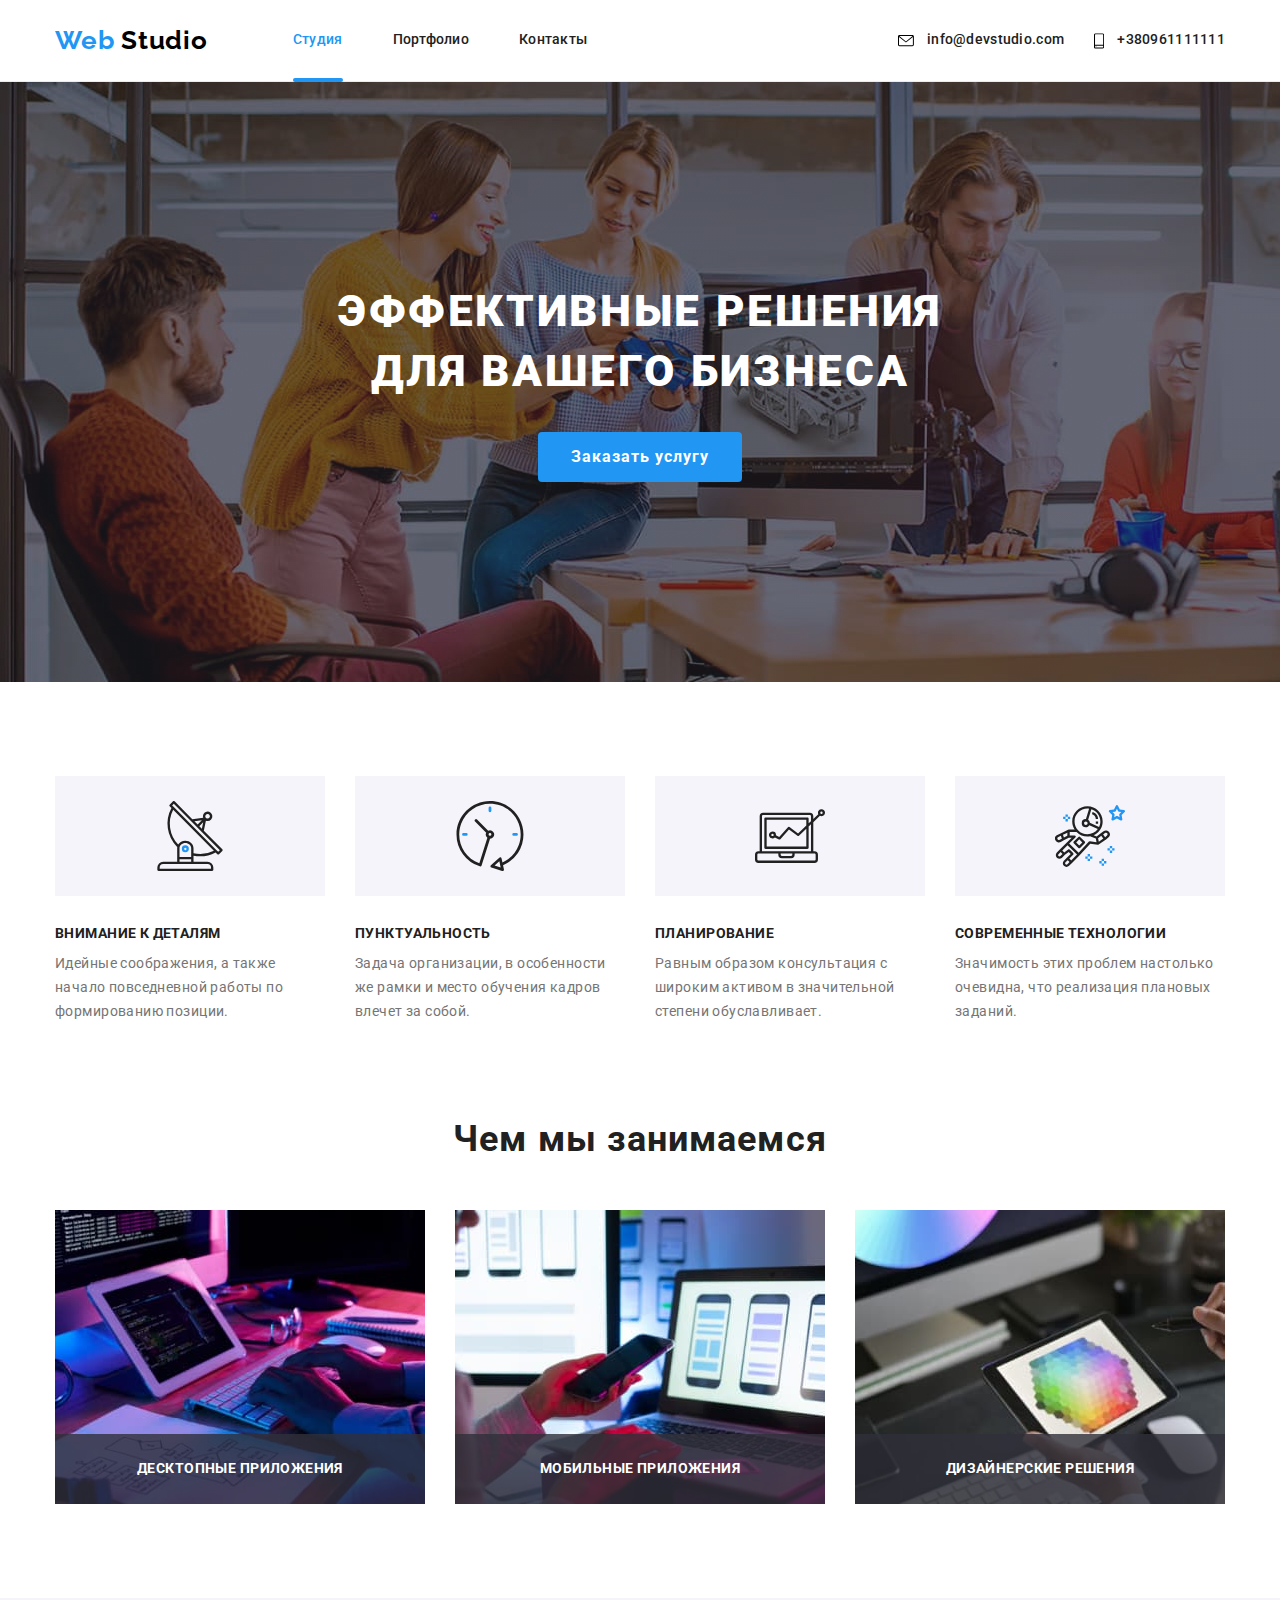
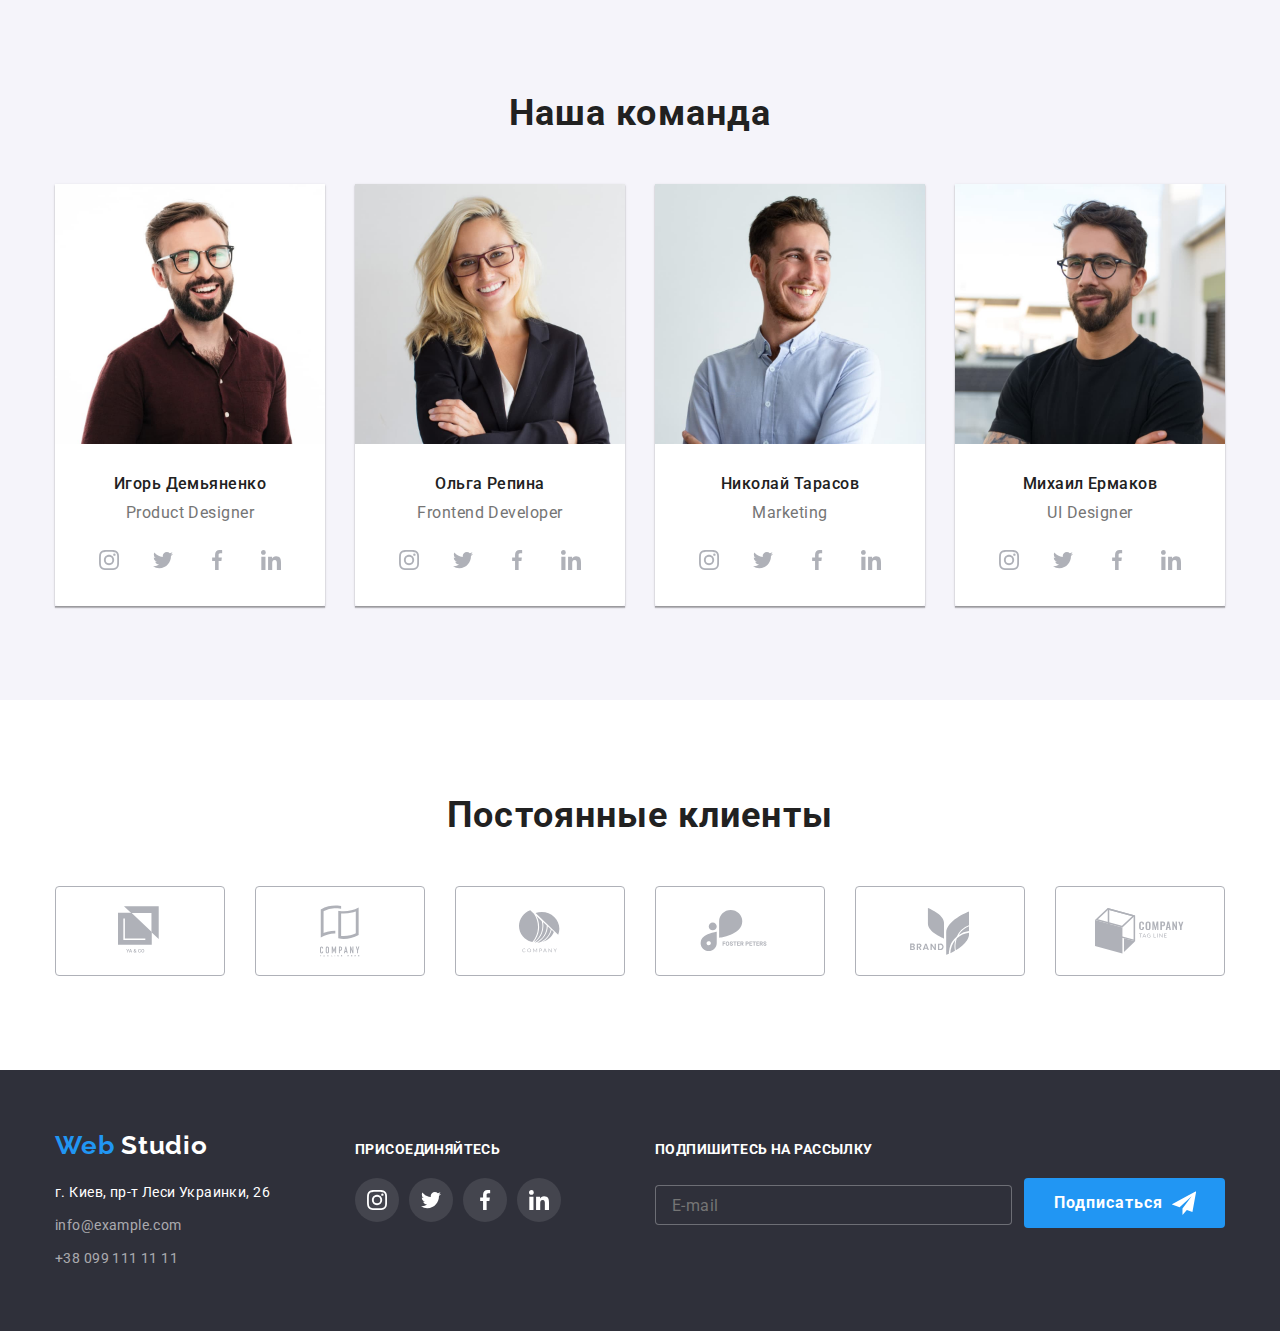
==== commit bc69ff96: "Add modal content" ====
--- a/index.html
+++ b/index.html
@@ -445,11 +445,11 @@
 				<div class="mailing">
 					<b>Подпишитесь на рассылку</b>
 
-					<div class="subscribe-form">
-						<input type="email" name="mail" id="" placeholder="E-mail">
-
-						<button href="" class="button">Подписаться</button>
-					</div>
+					<form class="footer-form">
+						<input type="email" name="mail" id="" placeholder="E-mail" class="form-input">
+
+						<button type="submit" href="" class="button">Подписаться</button>
+					</form>
 				</div>
 			</div>
 		</footer>
@@ -462,6 +462,56 @@
 						<use href="./sprite.svg#icon-close-cross"></use>
 					</svg>
 				</button>
+
+				<h2 class="modal-title">Оставьте свои данные, мы вам перезвоним</h2>
+
+				<form class="modal-form">
+					<label class="form-label">Имя</label>
+						<div class="form-field">
+								
+							<input type="text" name="Имя" placeholder=" " class="form-input">
+
+							<svg class="form-icon" width="18" height="18">
+								<use href="./sprite.svg#icon-form-name"></use>
+							</svg>
+						</div>
+					</label>
+
+					<label class="form-label">Телефон</label>
+						<div class="form-field">
+								
+							<input type="tel" name="Телефон" placeholder=" " class="form-input">
+
+							<svg class="form-icon" width="18" height="18">
+								<use href="./sprite.svg#icon-form-phone"></use>
+							</svg>
+						</div>
+					</label>
+
+					<label class="form-label">Почта</label>
+						<div class="form-field">
+								
+							<input type="email" name="Почта" placeholder=" " class="form-input">
+
+							<svg class="form-icon" width="18" height="18">
+								<use href="./sprite.svg#icon-form-mail"></use>
+							</svg>
+						</div>
+					</label>
+
+					<label class="form-label">Комментарий
+						<textarea name="comment" rows="5" placeholder="Введите текст" class="form-comment"></textarea>
+					</label>
+
+					<label class="form-checkbox">
+						<input type="checkbox" name="checkbox" value=" " placeholder=" " class="form-checkbox">
+						<span class="agreement">
+							Соглашаюсь с рассылкой и принимаю <a href="" class="conditionals">Условия договора</a> 
+						</span>
+					</label>
+
+					<button type="submit" class="button form-button">Отправить</button>
+				</form>
 			</div>
 		</div>
 
--- a/css/styles.css
+++ b/css/styles.css
@@ -252,7 +252,9 @@
 	display: inline-flex;
 	padding: 10px 32px;
 	min-width: 200px;
+	max-height: 50px;
 	border: 1px solid transparent;
+	border-radius: 4px;
 
 	align-items: center;
 
@@ -633,20 +635,34 @@
 	fill: var(--tretiary-text-color);
 }
 
-.subscribe-form{
+.footer-form{
 	display: flex;
 	justify-content: space-between;
+	align-items: center;
 }
 
 .mailing {
 	width: calc((100% - 30px) / 2);
 	margin-left: auto;
 }
+
+.mailing .button {
+	/* padding: 10px 28px; */
+	padding-top: 10px;
+	padding-right: 28px;
+	padding-bottom: 10px;
+	padding-left: 29px;
+	/* min-width: 200px; */
+	align-items: center;
+	justify-content: start;
+}
+
 
 .mailing .button::after{
 	content: "";
 	width: 24px;
 	height: 24px;
+	background-size: contain;
 
 	background-repeat: no-repeat;
 	background-position: center;
@@ -656,7 +672,29 @@
 	margin-left: 10px;
 }
 
-
+.mailing .form-input{
+	width: 358px;
+	height: 50px;
+
+	margin-right: 12px;
+
+	padding-top: 15px;
+	padding-right: 16px;
+	padding-bottom: 15px;
+	padding-left: 16px;
+
+	background-color: var(--footer-bg-color);
+	border-radius: 4px;
+	border: 1px solid rgba(255, 255, 255, 0.3);
+
+	font-family: Roboto, sans-serif;
+	font-weight: 400;
+	font-size: 16px;
+	line-height: 1.25;
+	letter-spacing: 0.03em;
+
+	color: rgba(255, 255, 255, 0.6);
+}
 
 
 
@@ -845,6 +883,8 @@
 
 	transition: transform var(--transition-duration) cubic-bezier(0.4, 0, 0.2, 1), opacity var(--transition-duration) cubic-bezier(0.4, 0, 0.2, 1);
 
+	padding: 40px;
+
 	width: 100%;
 	max-width: 528px;
 	height: 581px;
@@ -884,3 +924,126 @@
 .modal-icon:focus .close-icon{
 	fill: var(--accent-color);
 }
+
+.modal-title{
+	margin: 0;
+	margin-bottom: 12px;
+
+	color: var(--title-text-color);
+	font-family: Roboto, sans-serif;
+	font-weight: 700;
+	font-size: 20px;
+	line-height: 1.15;
+	text-align: center;
+	letter-spacing: 0.03em;
+}
+
+.form-field{
+	position: relative;
+	display: block;
+}
+
+.form-field:not(:last-child){
+	margin-bottom: 10px;
+}
+
+.form-label{
+	display: block;
+	justify-content: center;
+
+	color: var(--primary-text-color);
+
+	font-family: Roboto;
+	font-weight: 400;
+	font-size: 12px;
+	line-height: 1.17;
+
+	letter-spacing: 0.01em;
+}
+
+.form-input{
+	width: 100%;
+
+	max-height: 40px;
+	margin: 0;
+	margin-top: 4px;
+	padding: 12px;
+	padding-left: 42px;
+
+	border-radius: 4px;
+	border: 1px solid rgba(33, 33, 33, 0.2);
+}
+
+.form-icon{
+	position: absolute;
+	display: inline-block;
+	
+	bottom: 50%;
+	left: 12px;
+
+	transform: translateY(50%);
+}
+
+.form-comment{
+	resize: none;
+
+	margin-top: 4px;
+	margin-bottom: 20px;
+
+	padding-top: 12px;
+	padding-right: 16px;
+	padding-bottom: 12px;
+	padding-left: 16px;
+
+	width: 100%;
+	min-height: 120px;
+
+	border-radius: 4px;
+	border: 1px solid rgba(33, 33, 33, 0.2);
+}
+
+.form-comment::placeholder{
+	color: rgba(117, 117, 117, 0.5);
+
+	font-family: Roboto, sans-serif;
+	font-weight: 400;
+	font-size: 12px;
+	line-height: 1.17;
+	letter-spacing: 0.01em;
+}
+
+.form-checkbox{
+	display: flex;
+	justify-content: center;
+	align-items: center;
+}
+
+.agreement{
+	margin: 0;
+	margin-left: 9px;
+
+	color: var(--primary-text-color);
+
+	font-family: Roboto, sans-serif;
+	font-weight: 400;
+	font-size: 14px;
+	line-height: 1.71;
+	letter-spacing: 0.03em;
+	text-align: center;
+}
+
+.conditionals{
+	color: var(--accent-color);
+}
+
+.button.form-button{
+	display: block;
+
+	margin-right: auto;
+	margin-left: auto;
+	margin-top: 30px;
+	margin-bottom: 0;
+
+	padding-right: 55px;
+	padding-left: 55px;
+}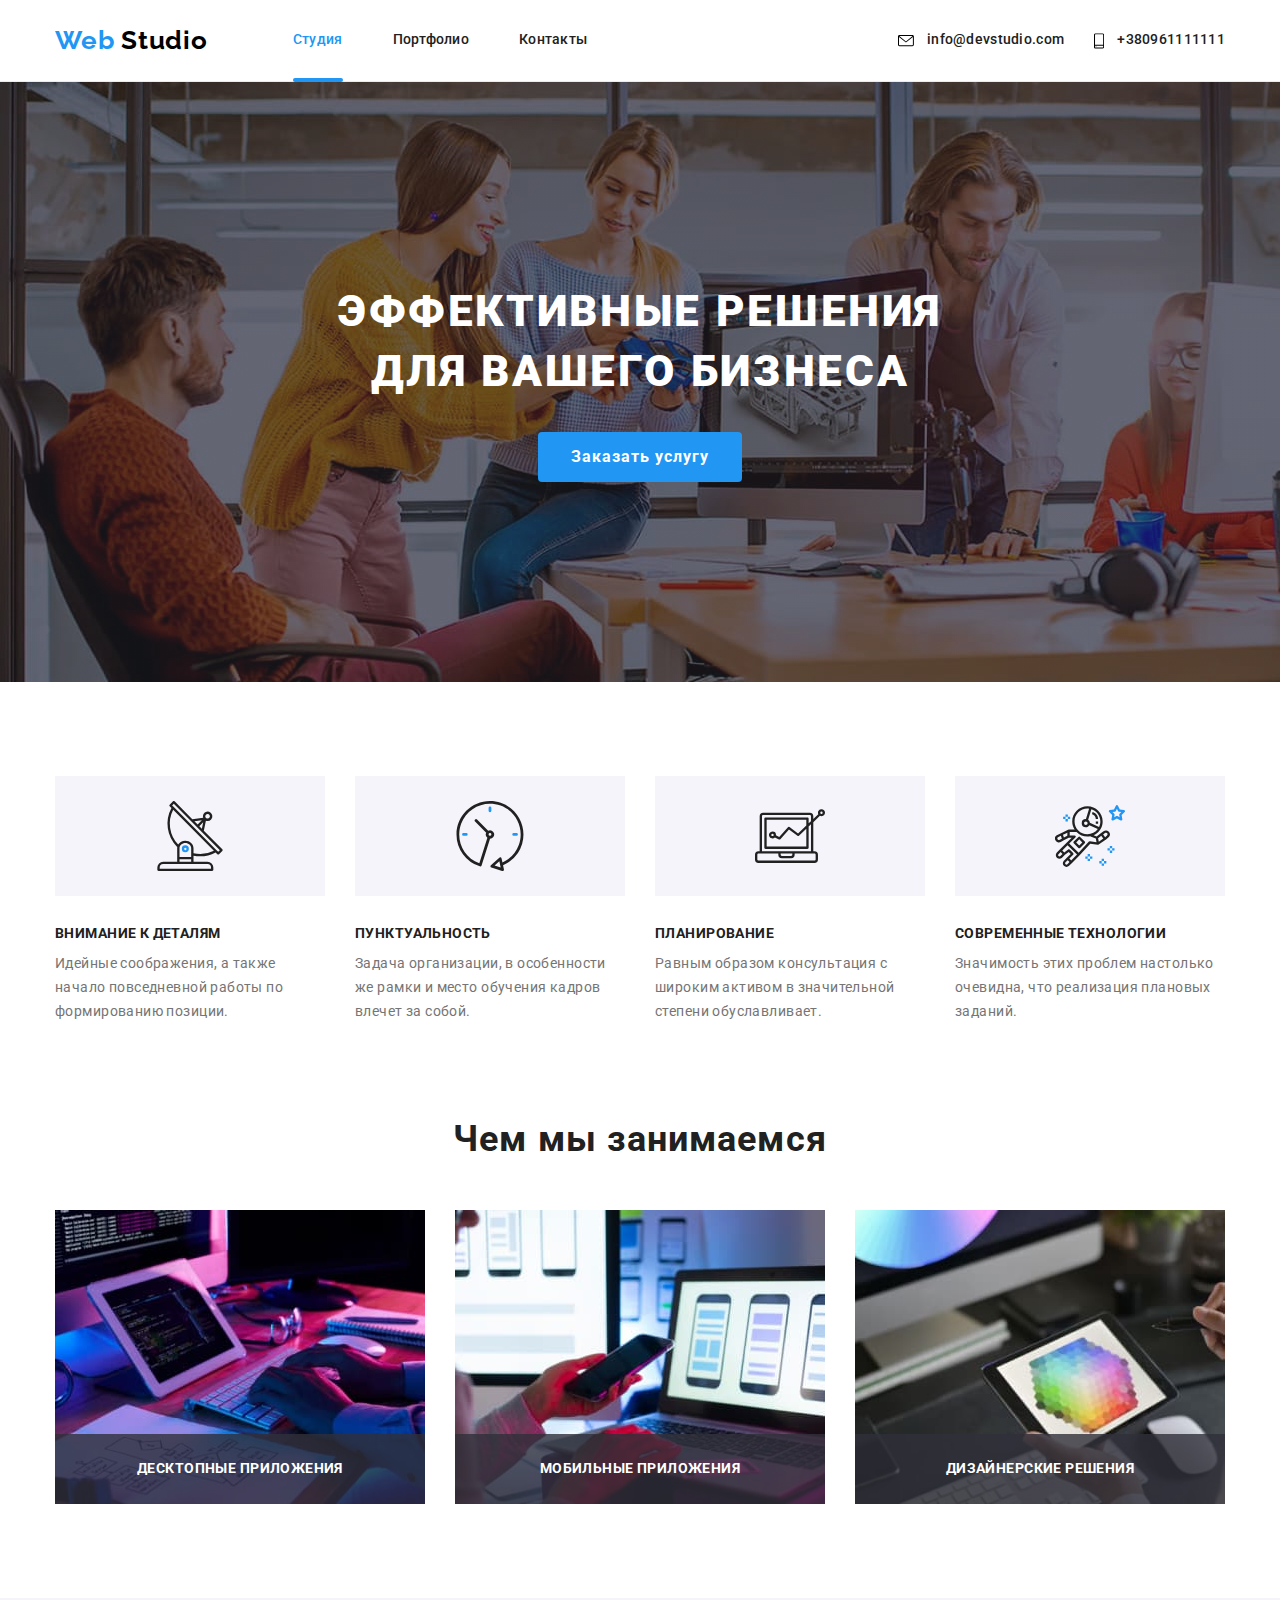
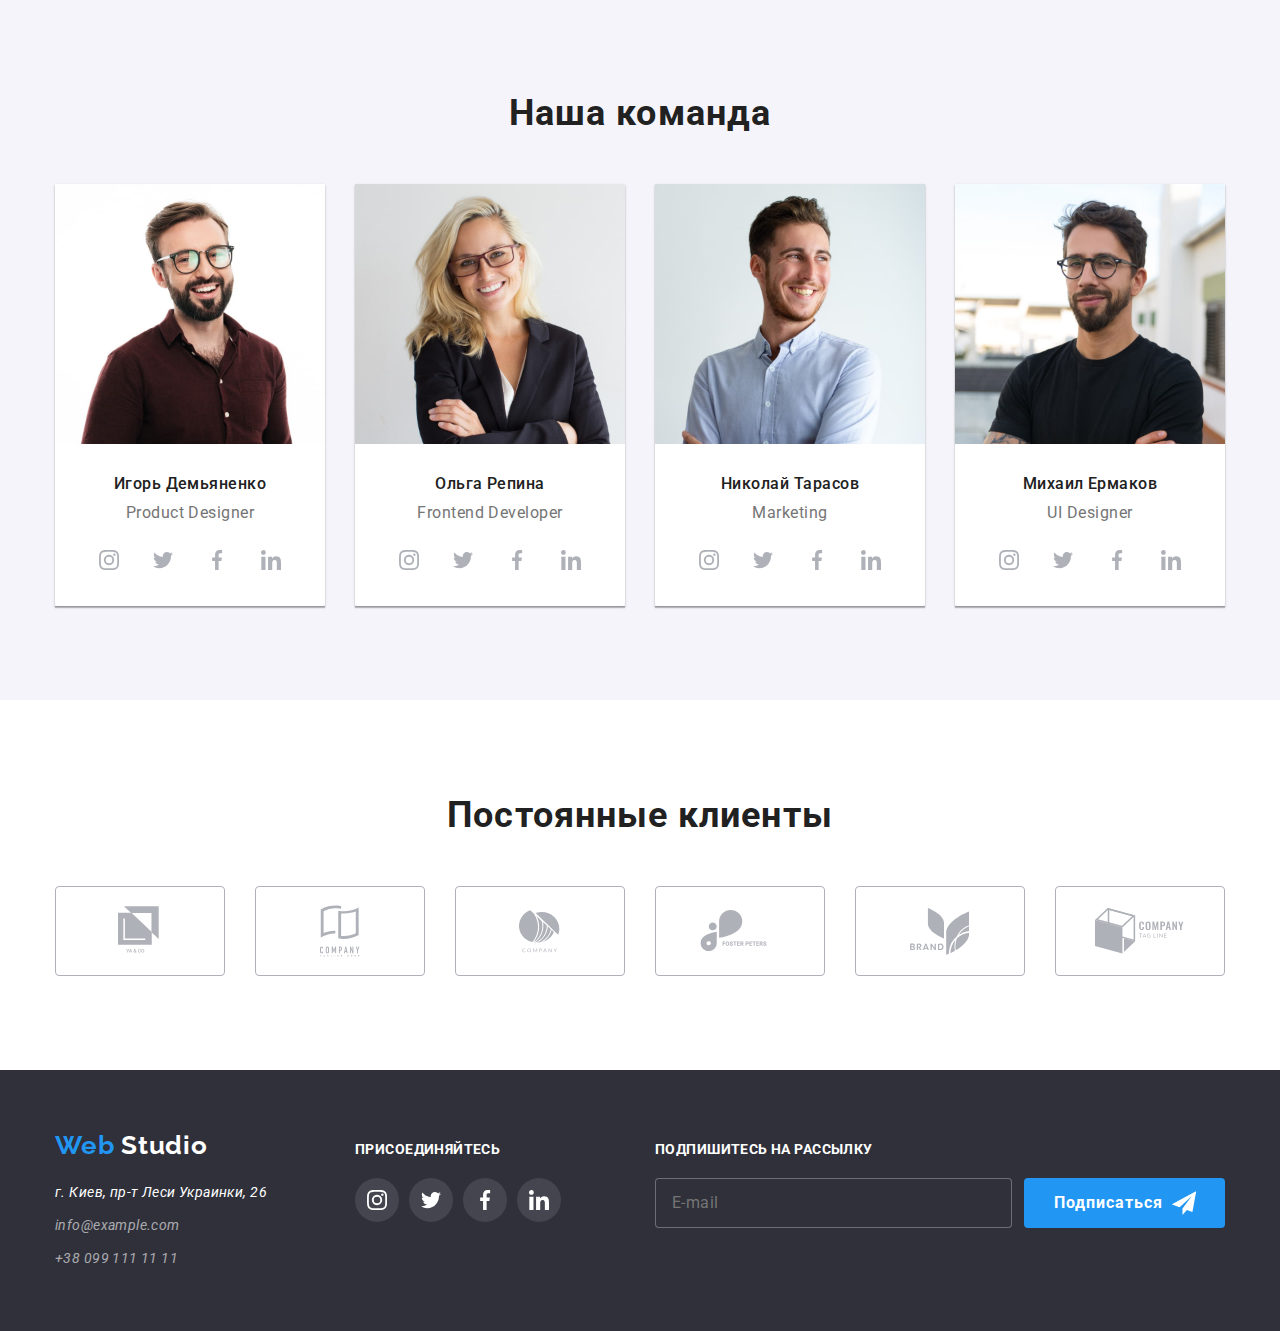
==== commit e59cb2e8: "Finish modal" ====
--- a/index.html
+++ b/index.html
@@ -26,11 +26,15 @@
 					</a>
 
 					<ul class="site-nav flexbox">
-						<li class="site-nav-item"><a href="./index.html" class="link current">Студия</a></li>
+						<li class="site-nav-item">
+							<a href="./index.html" class="link current">Студия</a>
+						</li>
 						<li class="site-nav-item">
 							<a href="./portfolio.html" class="link" target="_blank" rel="noopener">Портфолио</a>
 						</li>
-						<li class="site-nav-item"><a href="" class="link" target="_blank" rel="noopener">Контакты</a></li>
+						<li class="site-nav-item">
+							<a href="" class="link" target="_blank" rel="noopener">Контакты</a>
+						</li>
 					</ul>
 				</nav>
 
@@ -446,7 +450,7 @@
 					<b>Подпишитесь на рассылку</b>
 
 					<form class="footer-form">
-						<input type="email" name="mail" id="" placeholder="E-mail" class="form-input">
+						<input type="email" name="mail" id="" placeholder="E-mail" class="footer-form-input">
 
 						<button type="submit" href="" class="button">Подписаться</button>
 					</form>
@@ -499,12 +503,15 @@
 						</div>
 					</label>
 
-					<label class="form-label">Комментарий
+					<label class="form-label comment">Комментарий
 						<textarea name="comment" rows="5" placeholder="Введите текст" class="form-comment"></textarea>
 					</label>
 
 					<label class="form-checkbox">
-						<input type="checkbox" name="checkbox" value=" " placeholder=" " class="form-checkbox">
+						<input type="checkbox" name="checkbox" value=" " placeholder=" " class="checkbox">
+						
+						<span class="icon-checkbox"></span>
+						
 						<span class="agreement">
 							Соглашаюсь с рассылкой и принимаю <a href="" class="conditionals">Условия договора</a> 
 						</span>
--- a/css/styles.css
+++ b/css/styles.css
@@ -585,7 +585,6 @@
 	color: var(--tretiary-text-color);
 
 	font-family: Roboto, sans-serif;
-	font-style: normal;
 	font-weight: 400;
 	font-size: 14px;
 	line-height: 1.71;
@@ -672,9 +671,9 @@
 	margin-left: 10px;
 }
 
-.mailing .form-input{
+.footer-form-input{
 	width: 358px;
-	height: 50px;
+	max-height: 50px;
 
 	margin-right: 12px;
 
@@ -943,13 +942,11 @@
 	display: block;
 }
 
-.form-field:not(:last-child){
-	margin-bottom: 10px;
-}
-
 .form-label{
 	display: block;
 	justify-content: center;
+
+	margin-bottom: 4px;
 
 	color: var(--primary-text-color);
 
@@ -961,17 +958,29 @@
 	letter-spacing: 0.01em;
 }
 
+.form-label:not(:first-child){
+	margin-top: 10px;
+}
+
 .form-input{
 	width: 100%;
 
 	max-height: 40px;
 	margin: 0;
-	margin-top: 4px;
 	padding: 12px;
 	padding-left: 42px;
 
+	outline: transparent;
+
 	border-radius: 4px;
 	border: 1px solid rgba(33, 33, 33, 0.2);
+
+	transition: border-color var(--transition-duration) cubic-bezier(0.4, 0, 0.2, 1);
+}
+
+.form-field:focus-within .form-input,
+.form-input:not(:placeholder-shown) .form-input{
+	border-color: var(--accent-color);
 }
 
 .form-icon{
@@ -981,7 +990,20 @@
 	bottom: 50%;
 	left: 12px;
 
+	fill: #000000;
+
 	transform: translateY(50%);
+	
+	transition: fill var(--transition-duration) cubic-bezier(0.4, 0, 0.2, 1);
+}
+
+.form-field:focus-within .form-icon,
+.form-input:not(:placeholder-shown) .form-icon{
+	fill: var(--accent-color);
+}
+
+.form-label.comment{
+	margin-bottom: 0;
 }
 
 .form-comment{
@@ -998,8 +1020,17 @@
 	width: 100%;
 	min-height: 120px;
 
+	outline: transparent;
+
 	border-radius: 4px;
 	border: 1px solid rgba(33, 33, 33, 0.2);
+
+	transition: border-color var(--transition-duration) cubic-bezier(0.4, 0, 0.2, 1);
+}
+
+.form-label.comment:focus-within .form-comment,
+.form-comment:not(:placeholder-shown) .form-comment{
+	border-color: var(--accent-color);
 }
 
 .form-comment::placeholder{
@@ -1018,9 +1049,36 @@
 	align-items: center;
 }
 
+.checkbox{
+	position: absolute !important;
+	clip: rect(1px 1px 1px 1px);
+	clip: rect(1px, 1px, 1px, 1px);
+	padding: 0 !important;
+	border: 0 !important;
+	height: 1px !important;
+	width: 1px !important;
+	overflow: hidden;
+}
+
+.icon-checkbox{
+	display: inline-block;
+
+	margin-right: 9px;
+
+	width: 16px;
+	height: 15px;
+
+	background-image: url(/images/check-off.svg);
+
+	transition: background-image var(--transition-duration) cubic-bezier(0.4, 0, 0.2, 1);
+}
+
+.checkbox:checked + .icon-checkbox{
+	background-image: url(/images/check-on.svg);
+}
+
 .agreement{
 	margin: 0;
-	margin-left: 9px;
 
 	color: var(--primary-text-color);
 
